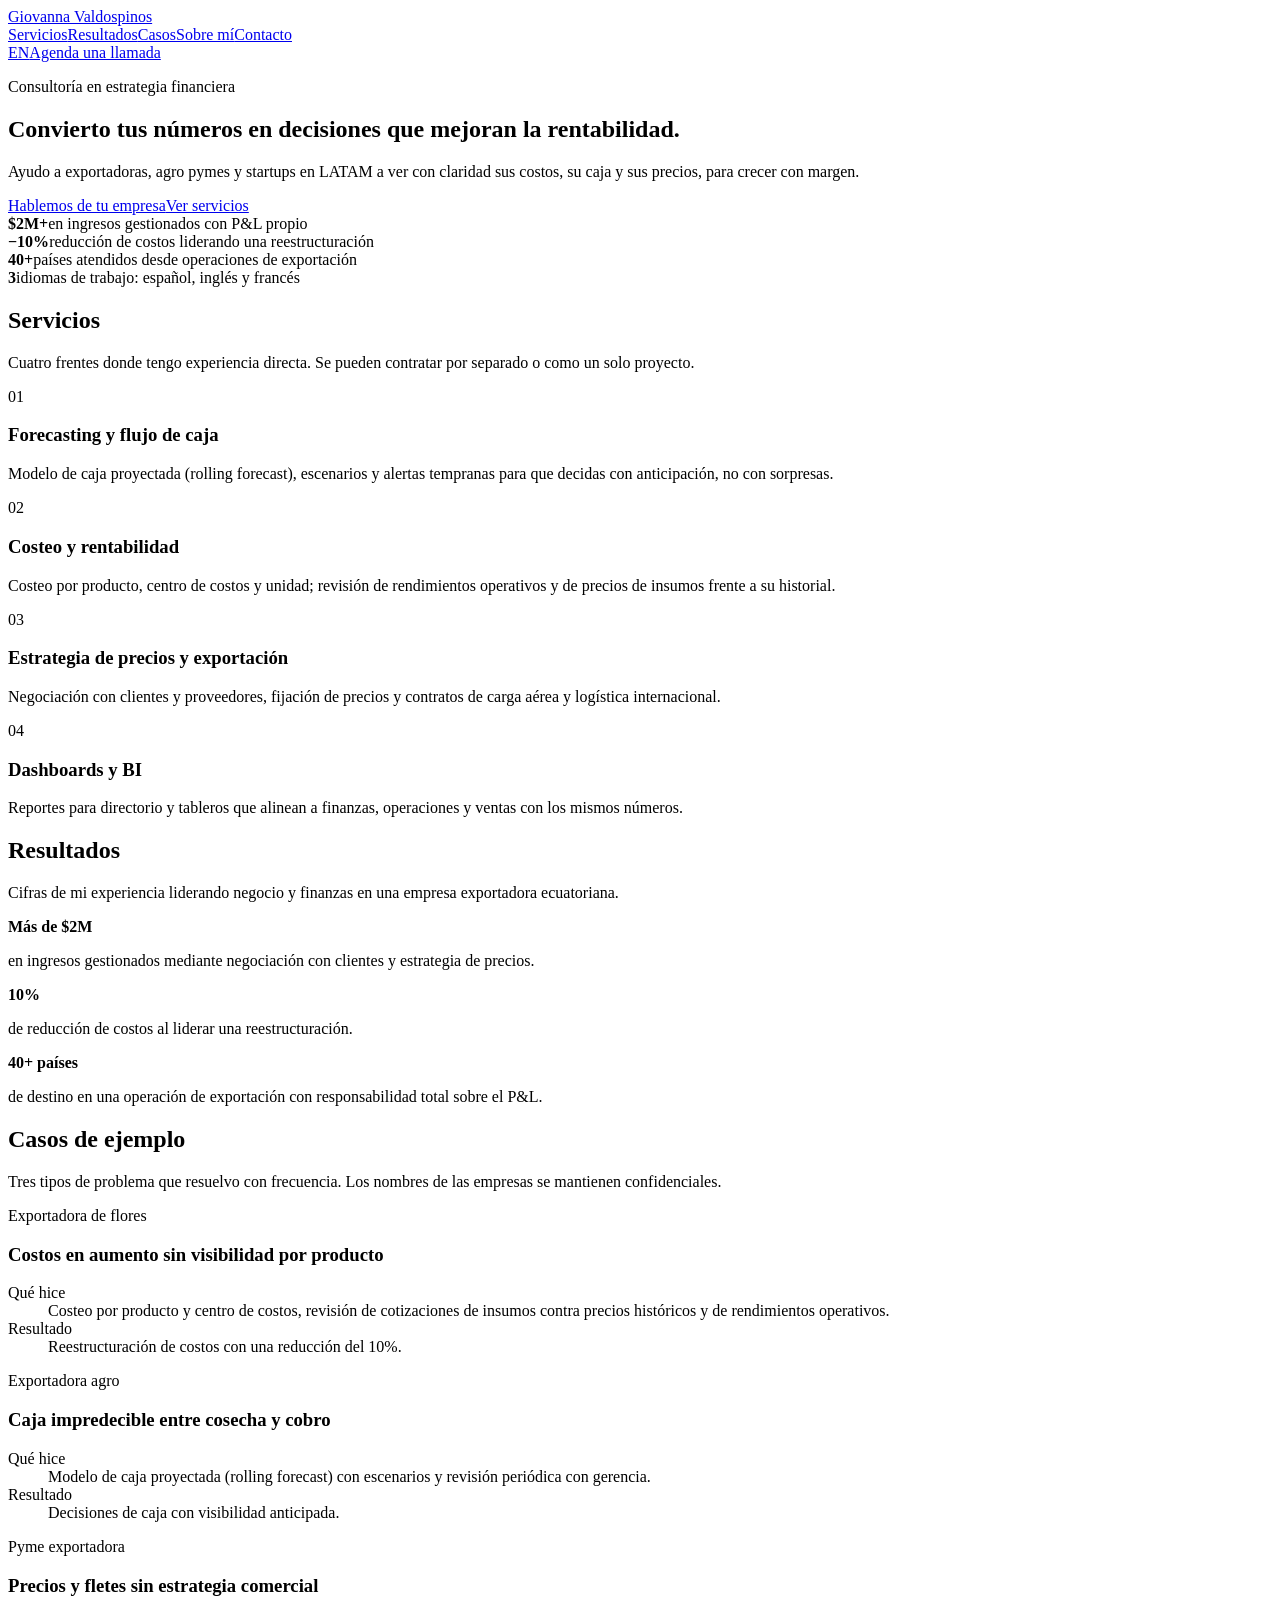
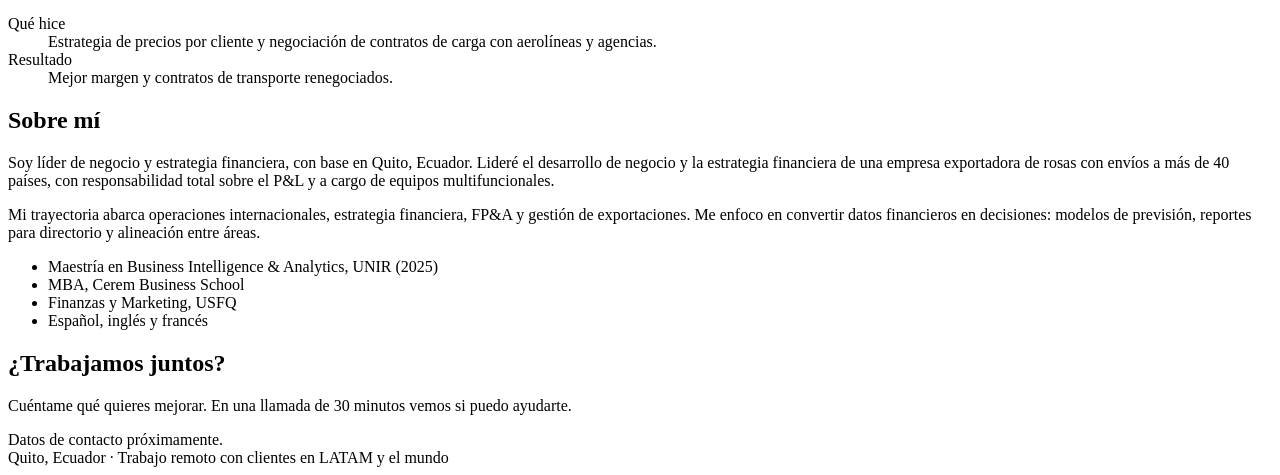
==== index.html @ b8f9f5b5 "Create index.html" ====
<!doctype html>
<html lang="es"><head><meta charset="utf-8"><meta name="viewport" content="width=device-width,initial-scale=1">
<title>Giovanna Valdospinos · Consultoría en estrategia financiera y operaciones de exportación</title><meta name="description" content="Consultora en estrategia financiera, FP&A y operaciones internacionales para exportadoras, agro pymes y startups en LATAM.">
<meta property="og:title" content="Giovanna Valdospinos · Consultoría en estrategia financiera y operaciones de exportación"><meta property="og:description" content="Consultora en estrategia financiera, FP&A y operaciones internacionales para exportadoras, agro pymes y startups en LATAM.">
<link rel="preconnect" href="https://fonts.googleapis.com"><link rel="preconnect" href="https://fonts.gstatic.com" crossorigin>
<link href="https://fonts.googleapis.com/css2?family=Fraunces:opsz,wght@9..144,500;9..144,600&family=Inter:wght@400;500;600&display=swap" rel="stylesheet">
<link rel="stylesheet" href="assets/style.css"></head><body>
<header class="top"><div class="wrap bar"><a class="brand" href="#">Giovanna Valdospinos</a>
<nav><a href="#servicios">Servicios</a><a href="#resultados">Resultados</a><a href="#casos">Casos</a><a href="#sobre-mi">Sobre mí</a><a href="#contacto">Contacto</a></nav><div class="right"><a class="lang" href="en/">EN</a><a class="btn sm" href="#contacto">Agenda una llamada</a></div></div></header>
<main>
<section class="hero"><div class="wrap"><p class="eyebrow">Consultoría en estrategia financiera</p><h1>Convierto tus números en decisiones que mejoran la rentabilidad.</h1><p class="lead">Ayudo a exportadoras, agro pymes y startups en LATAM a ver con claridad sus costos, su caja y sus precios, para crecer con margen.</p>
<div class="actions"><a class="btn" href="#contacto">Hablemos de tu empresa</a><a class="btn ghost" href="#servicios">Ver servicios</a></div>
<div class="stats"><div class="stat"><b>$2M+</b><span>en ingresos gestionados con P&L propio</span></div><div class="stat"><b>−10%</b><span>reducción de costos liderando una reestructuración</span></div><div class="stat"><b>40+</b><span>países atendidos desde operaciones de exportación</span></div><div class="stat"><b>3</b><span>idiomas de trabajo: español, inglés y francés</span></div></div></div></section>
<section id="servicios"><div class="wrap"><h2>Servicios</h2><p class="intro">Cuatro frentes donde tengo experiencia directa. Se pueden contratar por separado o como un solo proyecto.</p><div class="grid4"><article class="card"><span class="n">01</span><h3>Forecasting y flujo de caja</h3><p>Modelo de caja proyectada (rolling forecast), escenarios y alertas tempranas para que decidas con anticipación, no con sorpresas.</p></article><article class="card"><span class="n">02</span><h3>Costeo y rentabilidad</h3><p>Costeo por producto, centro de costos y unidad; revisión de rendimientos operativos y de precios de insumos frente a su historial.</p></article><article class="card"><span class="n">03</span><h3>Estrategia de precios y exportación</h3><p>Negociación con clientes y proveedores, fijación de precios y contratos de carga aérea y logística internacional.</p></article><article class="card"><span class="n">04</span><h3>Dashboards y BI</h3><p>Reportes para directorio y tableros que alinean a finanzas, operaciones y ventas con los mismos números.</p></article></div></div></section>
<section id="resultados" class="dark"><div class="wrap"><h2>Resultados</h2><p class="intro">Cifras de mi experiencia liderando negocio y finanzas en una empresa exportadora ecuatoriana.</p><div class="grid3"><div class="res"><b>Más de $2M</b><p>en ingresos gestionados mediante negociación con clientes y estrategia de precios.</p></div><div class="res"><b>10%</b><p>de reducción de costos al liderar una reestructuración.</p></div><div class="res"><b>40+ países</b><p>de destino en una operación de exportación con responsabilidad total sobre el P&L.</p></div></div></div></section>
<section id="casos"><div class="wrap"><h2>Casos de ejemplo</h2><p class="intro">Tres tipos de problema que resuelvo con frecuencia. Los nombres de las empresas se mantienen confidenciales.</p><div class="grid3"><article class="case"><span class="tag">Exportadora de flores</span><h3>Costos en aumento sin visibilidad por producto</h3><dl><dt>Qué hice</dt><dd>Costeo por producto y centro de costos, revisión de cotizaciones de insumos contra precios históricos y de rendimientos operativos.</dd><dt>Resultado</dt><dd>Reestructuración de costos con una reducción del 10%.</dd></dl></article><article class="case"><span class="tag">Exportadora agro</span><h3>Caja impredecible entre cosecha y cobro</h3><dl><dt>Qué hice</dt><dd>Modelo de caja proyectada (rolling forecast) con escenarios y revisión periódica con gerencia.</dd><dt>Resultado</dt><dd>Decisiones de caja con visibilidad anticipada.</dd></dl></article><article class="case"><span class="tag">Pyme exportadora</span><h3>Precios y fletes sin estrategia comercial</h3><dl><dt>Qué hice</dt><dd>Estrategia de precios por cliente y negociación de contratos de carga con aerolíneas y agencias.</dd><dt>Resultado</dt><dd>Mejor margen y contratos de transporte renegociados.</dd></dl></article></div></div></section>
<section id="sobre-mi" class="soft"><div class="wrap two"><div><h2>Sobre mí</h2><p>Soy líder de negocio y estrategia financiera, con base en Quito, Ecuador. Lideré el desarrollo de negocio y la estrategia financiera de una empresa exportadora de rosas con envíos a más de 40 países, con responsabilidad total sobre el P&L y a cargo de equipos multifuncionales.</p><p>Mi trayectoria abarca operaciones internacionales, estrategia financiera, FP&A y gestión de exportaciones. Me enfoco en convertir datos financieros en decisiones: modelos de previsión, reportes para directorio y alineación entre áreas.</p></div><ul class="creds"><li>Maestría en Business Intelligence & Analytics, UNIR (2025)</li><li>MBA, Cerem Business School</li><li>Finanzas y Marketing, USFQ</li><li>Español, inglés y francés</li></ul></div></section>
<section id="contacto" class="contact"><div class="wrap"><h2>¿Trabajamos juntos?</h2><p class="intro">Cuéntame qué quieres mejorar. En una llamada de 30 minutos vemos si puedo ayudarte.</p>
<div class="actions"><span class="soon">Datos de contacto próximamente.</span></div></div></section>
</main>
<footer><div class="wrap">Quito, Ecuador · Trabajo remoto con clientes en LATAM y el mundo</div></footer>
</body></html>
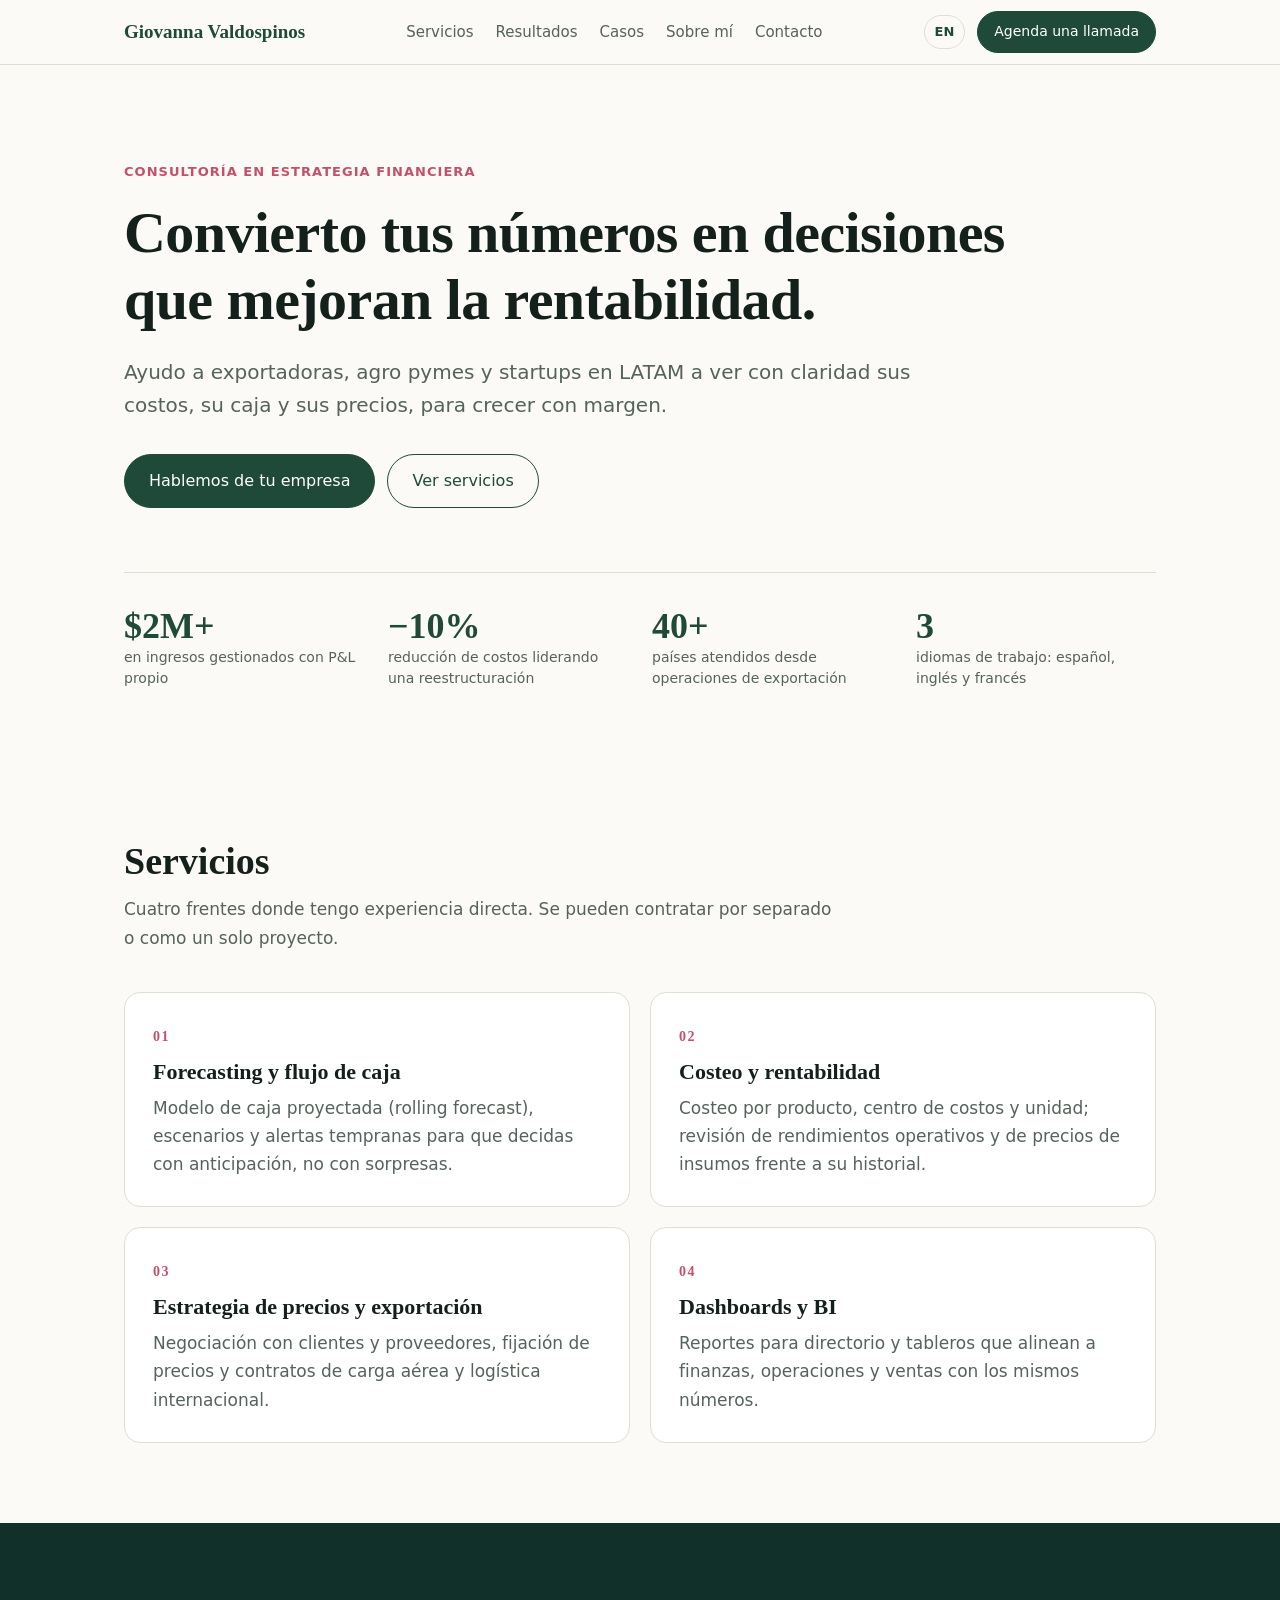
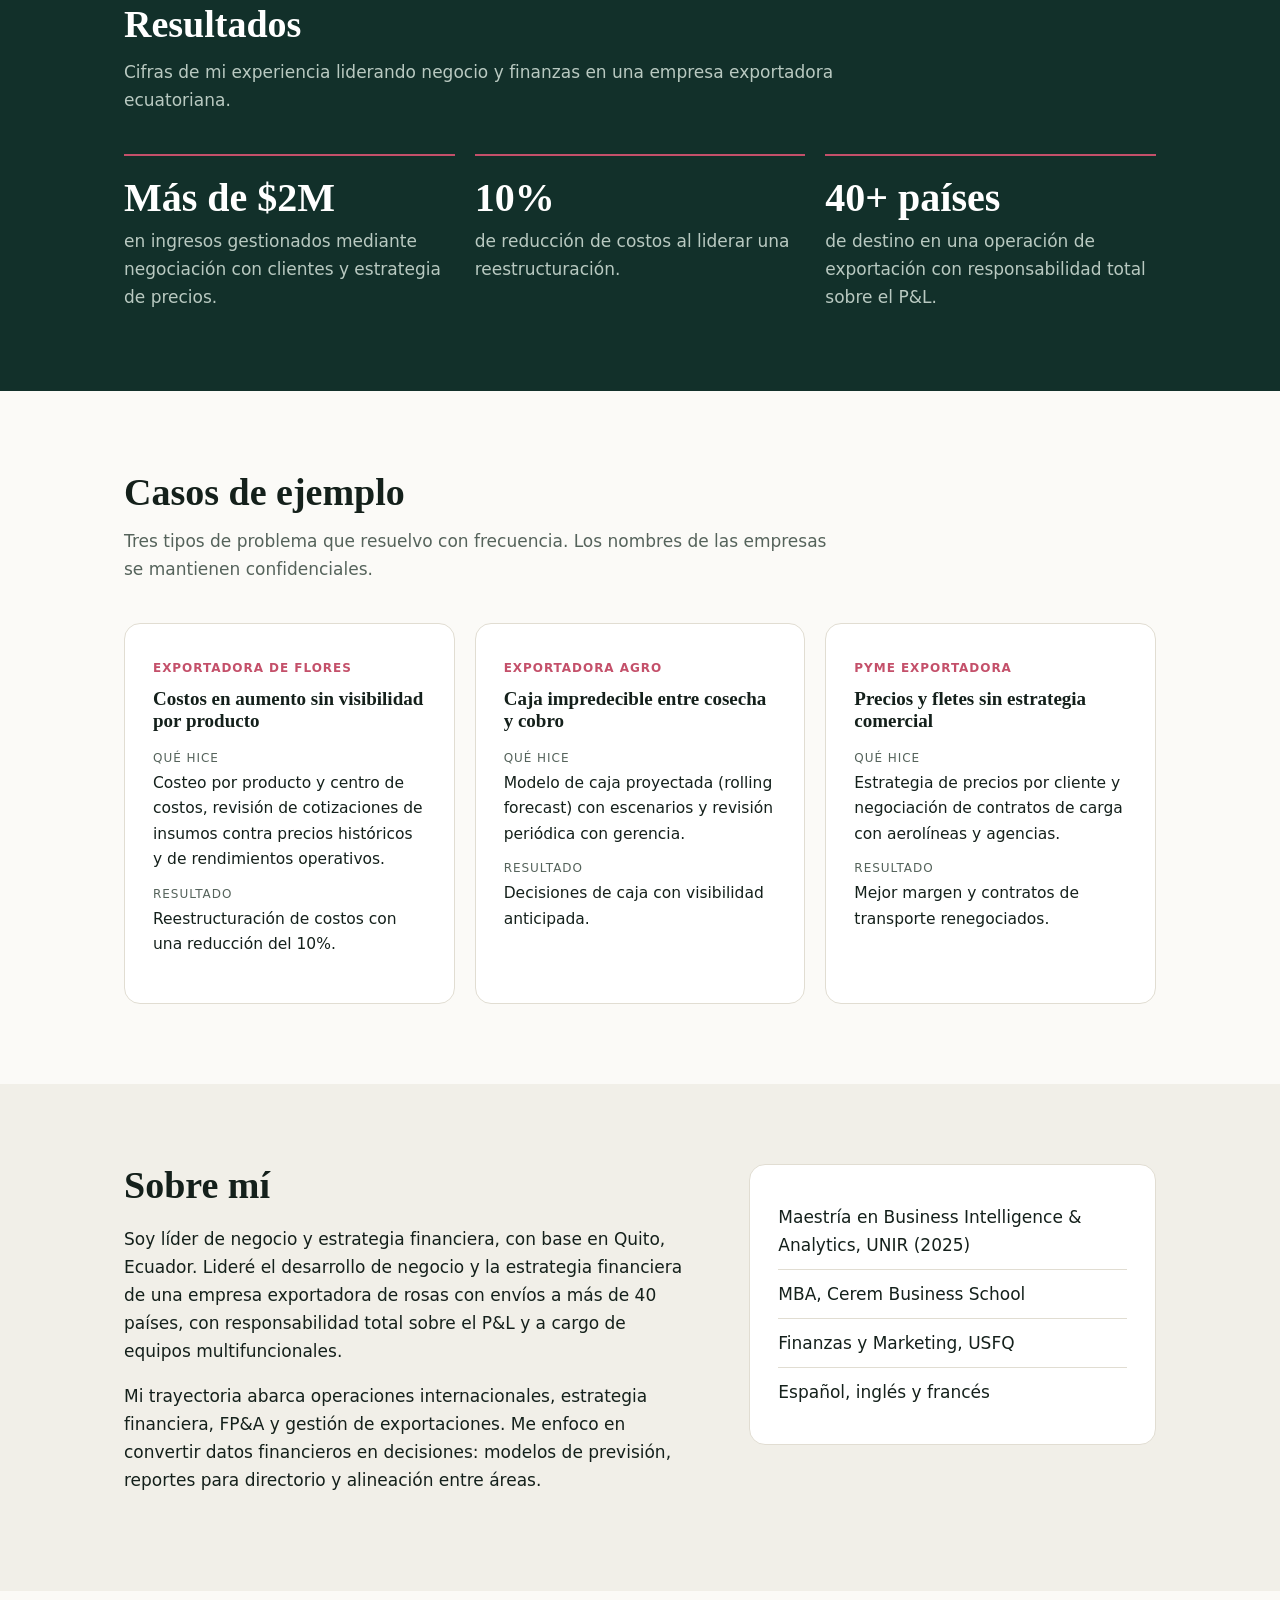
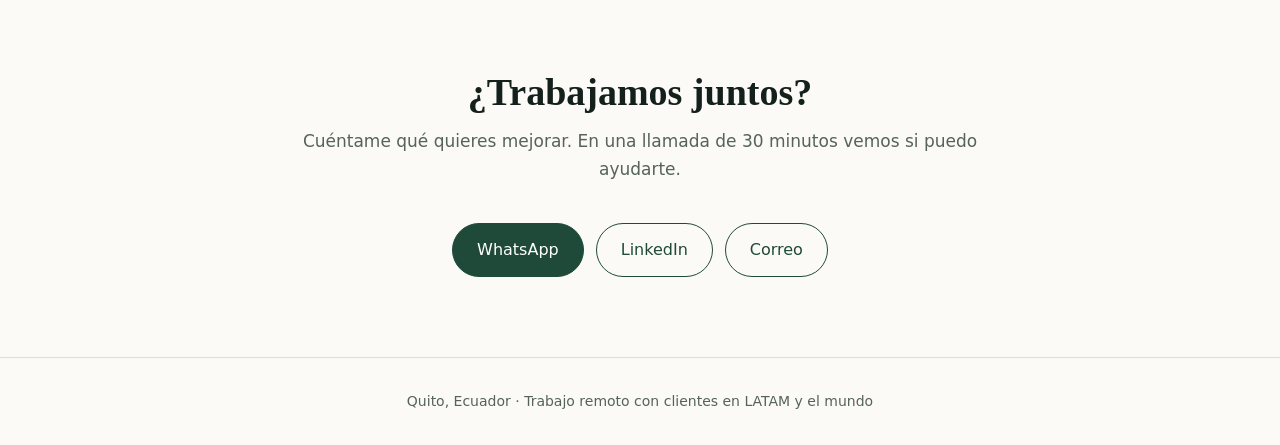
==== commit 4f0efd6d: "Update index.html" ====
--- a/index.html
+++ b/index.html
@@ -16,7 +16,8 @@
 <section id="casos"><div class="wrap"><h2>Casos de ejemplo</h2><p class="intro">Tres tipos de problema que resuelvo con frecuencia. Los nombres de las empresas se mantienen confidenciales.</p><div class="grid3"><article class="case"><span class="tag">Exportadora de flores</span><h3>Costos en aumento sin visibilidad por producto</h3><dl><dt>Qué hice</dt><dd>Costeo por producto y centro de costos, revisión de cotizaciones de insumos contra precios históricos y de rendimientos operativos.</dd><dt>Resultado</dt><dd>Reestructuración de costos con una reducción del 10%.</dd></dl></article><article class="case"><span class="tag">Exportadora agro</span><h3>Caja impredecible entre cosecha y cobro</h3><dl><dt>Qué hice</dt><dd>Modelo de caja proyectada (rolling forecast) con escenarios y revisión periódica con gerencia.</dd><dt>Resultado</dt><dd>Decisiones de caja con visibilidad anticipada.</dd></dl></article><article class="case"><span class="tag">Pyme exportadora</span><h3>Precios y fletes sin estrategia comercial</h3><dl><dt>Qué hice</dt><dd>Estrategia de precios por cliente y negociación de contratos de carga con aerolíneas y agencias.</dd><dt>Resultado</dt><dd>Mejor margen y contratos de transporte renegociados.</dd></dl></article></div></div></section>
 <section id="sobre-mi" class="soft"><div class="wrap two"><div><h2>Sobre mí</h2><p>Soy líder de negocio y estrategia financiera, con base en Quito, Ecuador. Lideré el desarrollo de negocio y la estrategia financiera de una empresa exportadora de rosas con envíos a más de 40 países, con responsabilidad total sobre el P&L y a cargo de equipos multifuncionales.</p><p>Mi trayectoria abarca operaciones internacionales, estrategia financiera, FP&A y gestión de exportaciones. Me enfoco en convertir datos financieros en decisiones: modelos de previsión, reportes para directorio y alineación entre áreas.</p></div><ul class="creds"><li>Maestría en Business Intelligence & Analytics, UNIR (2025)</li><li>MBA, Cerem Business School</li><li>Finanzas y Marketing, USFQ</li><li>Español, inglés y francés</li></ul></div></section>
 <section id="contacto" class="contact"><div class="wrap"><h2>¿Trabajamos juntos?</h2><p class="intro">Cuéntame qué quieres mejorar. En una llamada de 30 minutos vemos si puedo ayudarte.</p>
-<div class="actions"><span class="soon">Datos de contacto próximamente.</span></div></div></section>
+<div class="actions"><a class="btn" href="https://wa.me/593990632635">WhatsApp</a><a class="btn ghost" href="https://www.linkedin.com/in/giovanna-valdospinos/">LinkedIn</a><a class="btn ghost" href="mailto:giovanna2380@gmail.com">Correo</a></div></div></section>
 </main>
 <footer><div class="wrap">Quito, Ecuador · Trabajo remoto con clientes en LATAM y el mundo</div></footer>
 </body></html>
+
--- a/assets/style.css
+++ b/assets/style.css
@@ -0,0 +1,38 @@
+:root{--ink:#14201b;--muted:#55635b;--bg:#fbfaf7;--soft:#f1efe8;--green:#1f4a3a;--deep:#12302a;--accent:#c4506a;--line:#e1ddd2}
+*{box-sizing:border-box}html{scroll-behavior:smooth}
+body{margin:0;font:400 17px/1.65 Inter,system-ui,sans-serif;color:var(--ink);background:var(--bg)}
+.wrap{max-width:1080px;margin:0 auto;padding:0 24px}
+h1,h2,h3{font-family:Fraunces,Georgia,serif;font-weight:600;line-height:1.15;margin:0}
+.top{position:sticky;top:0;z-index:5;background:rgba(251,250,247,.92);backdrop-filter:blur(8px);border-bottom:1px solid var(--line)}
+.bar{display:flex;align-items:center;justify-content:space-between;gap:16px;height:64px}
+.brand{font-family:Fraunces,serif;font-weight:600;color:var(--green);text-decoration:none;font-size:19px}
+nav{display:flex;gap:22px}nav a{color:var(--muted);text-decoration:none;font-size:15px}nav a:hover{color:var(--ink)}
+.right{display:flex;align-items:center;gap:12px}
+.lang{font-size:13px;font-weight:600;color:var(--green);text-decoration:none;border:1px solid var(--line);padding:5px 10px;border-radius:999px}
+.btn{display:inline-block;background:var(--green);color:#fff;text-decoration:none;padding:13px 24px;border-radius:999px;font-weight:500;font-size:16px;border:1px solid var(--green);transition:.2s}
+.btn:hover{background:var(--deep)}.btn.sm{padding:8px 16px;font-size:14px}
+.btn.ghost{background:transparent;color:var(--green)}.btn.ghost:hover{background:var(--soft)}
+.hero{padding:96px 0 72px}.eyebrow{color:var(--accent);font-weight:600;letter-spacing:.08em;text-transform:uppercase;font-size:13px;margin:0 0 18px}
+h1{font-size:clamp(34px,5.4vw,58px);max-width:16em;letter-spacing:-.01em}
+.lead{font-size:20px;color:var(--muted);max-width:40em;margin:22px 0 32px}
+.actions{display:flex;flex-wrap:wrap;gap:12px}
+.stats{display:grid;grid-template-columns:repeat(4,1fr);gap:24px;margin-top:64px;border-top:1px solid var(--line);padding-top:32px}
+.stat b{display:block;font:600 36px Fraunces,serif;color:var(--green)}.stat span{font-size:14px;color:var(--muted);display:block;line-height:1.45}
+section{padding:80px 0}h2{font-size:clamp(28px,3.6vw,38px);margin-bottom:12px}
+.intro{color:var(--muted);max-width:42em;margin:0 0 40px}
+.grid4{display:grid;grid-template-columns:repeat(2,1fr);gap:20px}.grid3{display:grid;grid-template-columns:repeat(3,1fr);gap:20px}
+.card,.case{background:#fff;border:1px solid var(--line);border-radius:16px;padding:28px}
+.card .n{color:var(--accent);font:600 14px Inter;letter-spacing:.1em}.card h3{font-size:22px;margin:10px 0}.card p{margin:0;color:var(--muted)}
+.dark{background:var(--deep);color:#fff}.dark .intro{color:#b9c9c1}
+.res{border-top:2px solid var(--accent);padding-top:18px}.res b{font:600 40px Fraunces,serif;display:block}.res p{color:#b9c9c1;margin:6px 0 0}
+.tag{font-size:12px;font-weight:600;letter-spacing:.08em;text-transform:uppercase;color:var(--accent)}
+.case h3{font-size:19px;margin:8px 0 14px}.case dt{font-size:12px;text-transform:uppercase;letter-spacing:.08em;color:var(--muted);margin-top:12px}.case dd{margin:2px 0 0;font-size:15.5px}
+.soft{background:var(--soft)}.two{display:grid;grid-template-columns:1.4fr 1fr;gap:56px;align-items:start}
+.creds{list-style:none;margin:0;padding:28px;background:#fff;border:1px solid var(--line);border-radius:16px}
+.creds li{padding:10px 0;border-bottom:1px solid var(--line)}.creds li:last-child{border:0}
+.contact{text-align:center}.contact .intro{margin-inline:auto}.contact .actions{justify-content:center}
+footer{padding:32px 0;border-top:1px solid var(--line);color:var(--muted);font-size:14px;text-align:center}
+@media(max-width:820px){nav{display:none}.stats{grid-template-columns:repeat(2,1fr)}.grid4,.grid3,.two{grid-template-columns:1fr}.hero{padding:56px 0 40px}section{padding:56px 0}}
+.brand{white-space:nowrap}.btn.sm{white-space:nowrap}
+@media(max-width:520px){.btn.sm{display:none}.brand{font-size:17px}}
+.soon{color:var(--muted);font-style:italic}
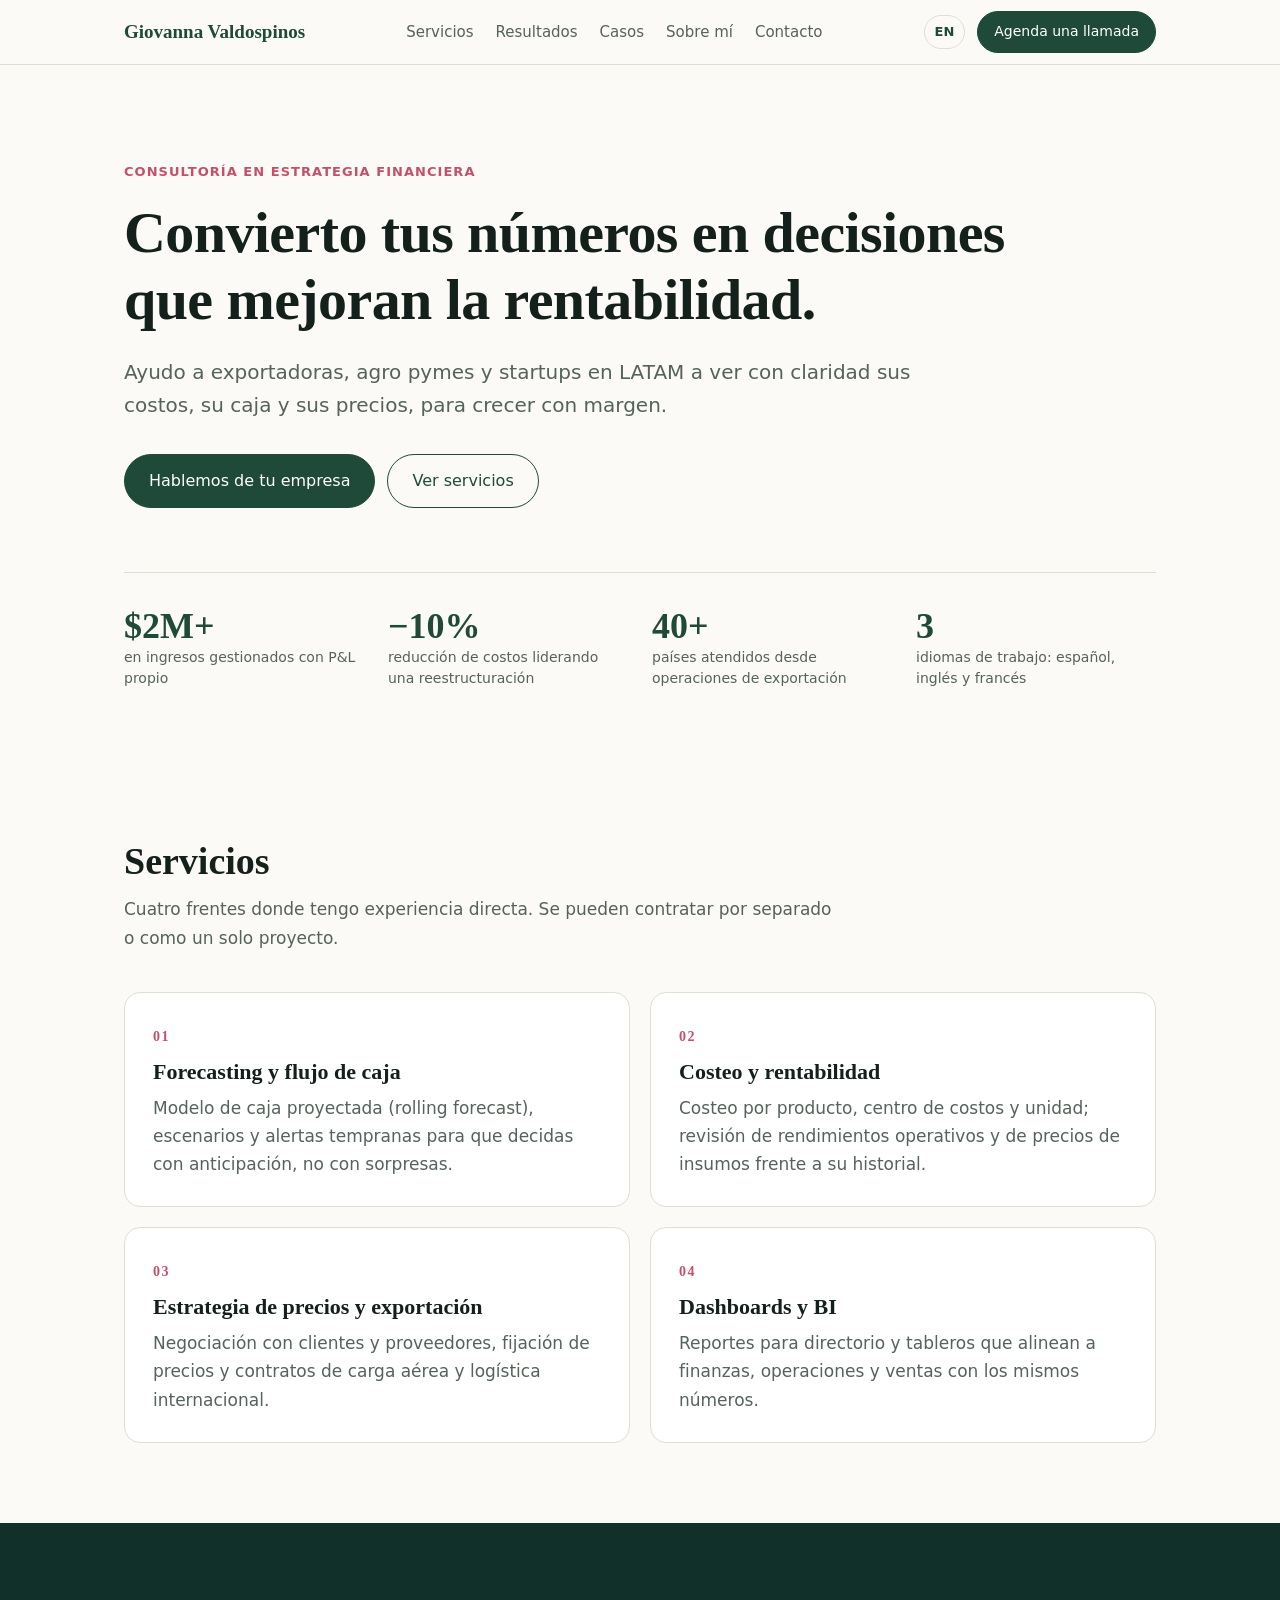
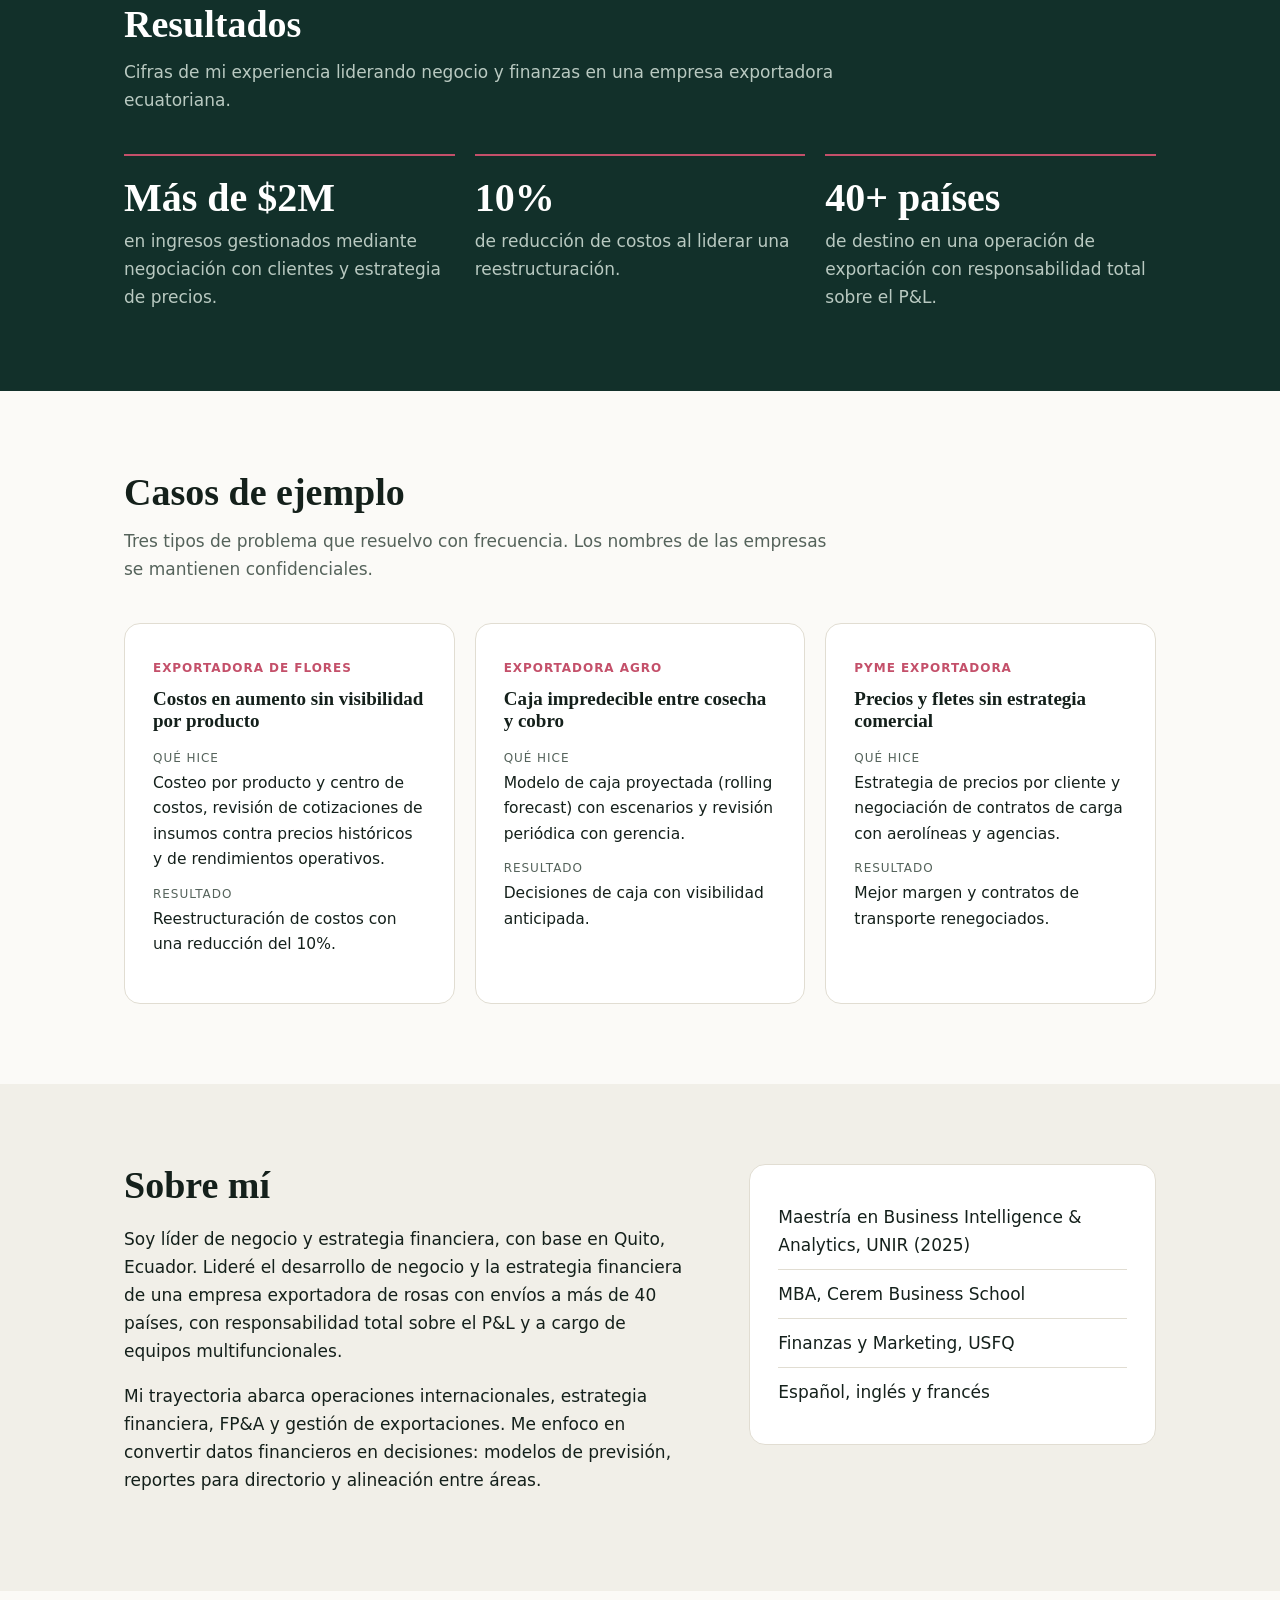
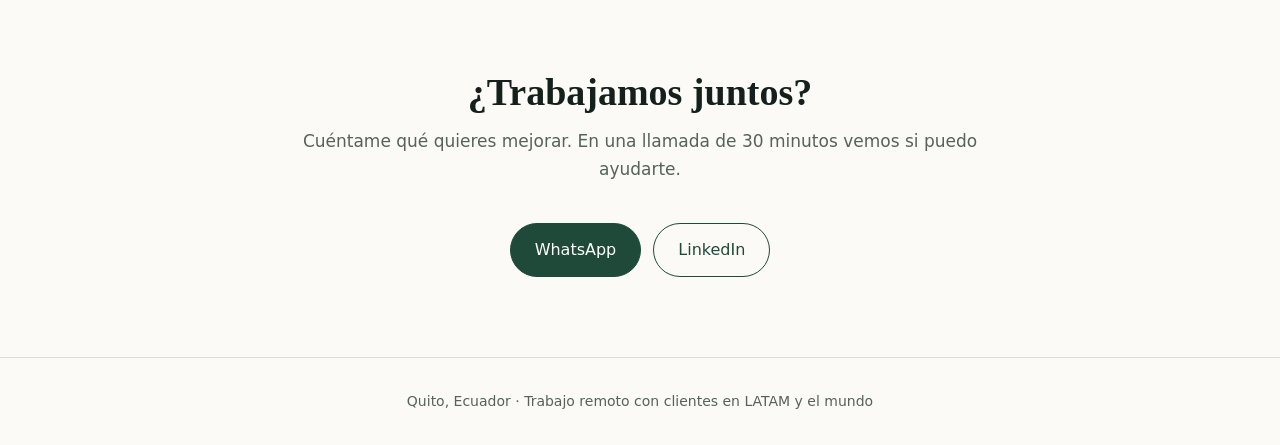
==== commit d888b8ff: "Update index.html" ====
--- a/index.html
+++ b/index.html
@@ -16,8 +16,10 @@
 <section id="casos"><div class="wrap"><h2>Casos de ejemplo</h2><p class="intro">Tres tipos de problema que resuelvo con frecuencia. Los nombres de las empresas se mantienen confidenciales.</p><div class="grid3"><article class="case"><span class="tag">Exportadora de flores</span><h3>Costos en aumento sin visibilidad por producto</h3><dl><dt>Qué hice</dt><dd>Costeo por producto y centro de costos, revisión de cotizaciones de insumos contra precios históricos y de rendimientos operativos.</dd><dt>Resultado</dt><dd>Reestructuración de costos con una reducción del 10%.</dd></dl></article><article class="case"><span class="tag">Exportadora agro</span><h3>Caja impredecible entre cosecha y cobro</h3><dl><dt>Qué hice</dt><dd>Modelo de caja proyectada (rolling forecast) con escenarios y revisión periódica con gerencia.</dd><dt>Resultado</dt><dd>Decisiones de caja con visibilidad anticipada.</dd></dl></article><article class="case"><span class="tag">Pyme exportadora</span><h3>Precios y fletes sin estrategia comercial</h3><dl><dt>Qué hice</dt><dd>Estrategia de precios por cliente y negociación de contratos de carga con aerolíneas y agencias.</dd><dt>Resultado</dt><dd>Mejor margen y contratos de transporte renegociados.</dd></dl></article></div></div></section>
 <section id="sobre-mi" class="soft"><div class="wrap two"><div><h2>Sobre mí</h2><p>Soy líder de negocio y estrategia financiera, con base en Quito, Ecuador. Lideré el desarrollo de negocio y la estrategia financiera de una empresa exportadora de rosas con envíos a más de 40 países, con responsabilidad total sobre el P&L y a cargo de equipos multifuncionales.</p><p>Mi trayectoria abarca operaciones internacionales, estrategia financiera, FP&A y gestión de exportaciones. Me enfoco en convertir datos financieros en decisiones: modelos de previsión, reportes para directorio y alineación entre áreas.</p></div><ul class="creds"><li>Maestría en Business Intelligence & Analytics, UNIR (2025)</li><li>MBA, Cerem Business School</li><li>Finanzas y Marketing, USFQ</li><li>Español, inglés y francés</li></ul></div></section>
 <section id="contacto" class="contact"><div class="wrap"><h2>¿Trabajamos juntos?</h2><p class="intro">Cuéntame qué quieres mejorar. En una llamada de 30 minutos vemos si puedo ayudarte.</p>
-<div class="actions"><a class="btn" href="https://wa.me/593990632635">WhatsApp</a><a class="btn ghost" href="https://www.linkedin.com/in/giovanna-valdospinos/">LinkedIn</a><a class="btn ghost" href="mailto:giovanna2380@gmail.com">Correo</a></div></div></section>
+<div class="actions"><a class="btn" href="https://wa.me/593990632635">WhatsApp</a><a class="btn ghost" href="https://www.linkedin.com/in/giovanna-valdospinos/">LinkedIn</a></div></div></section>
 </main>
 <footer><div class="wrap">Quito, Ecuador · Trabajo remoto con clientes en LATAM y el mundo</div></footer>
 </body></html>
 
+
+
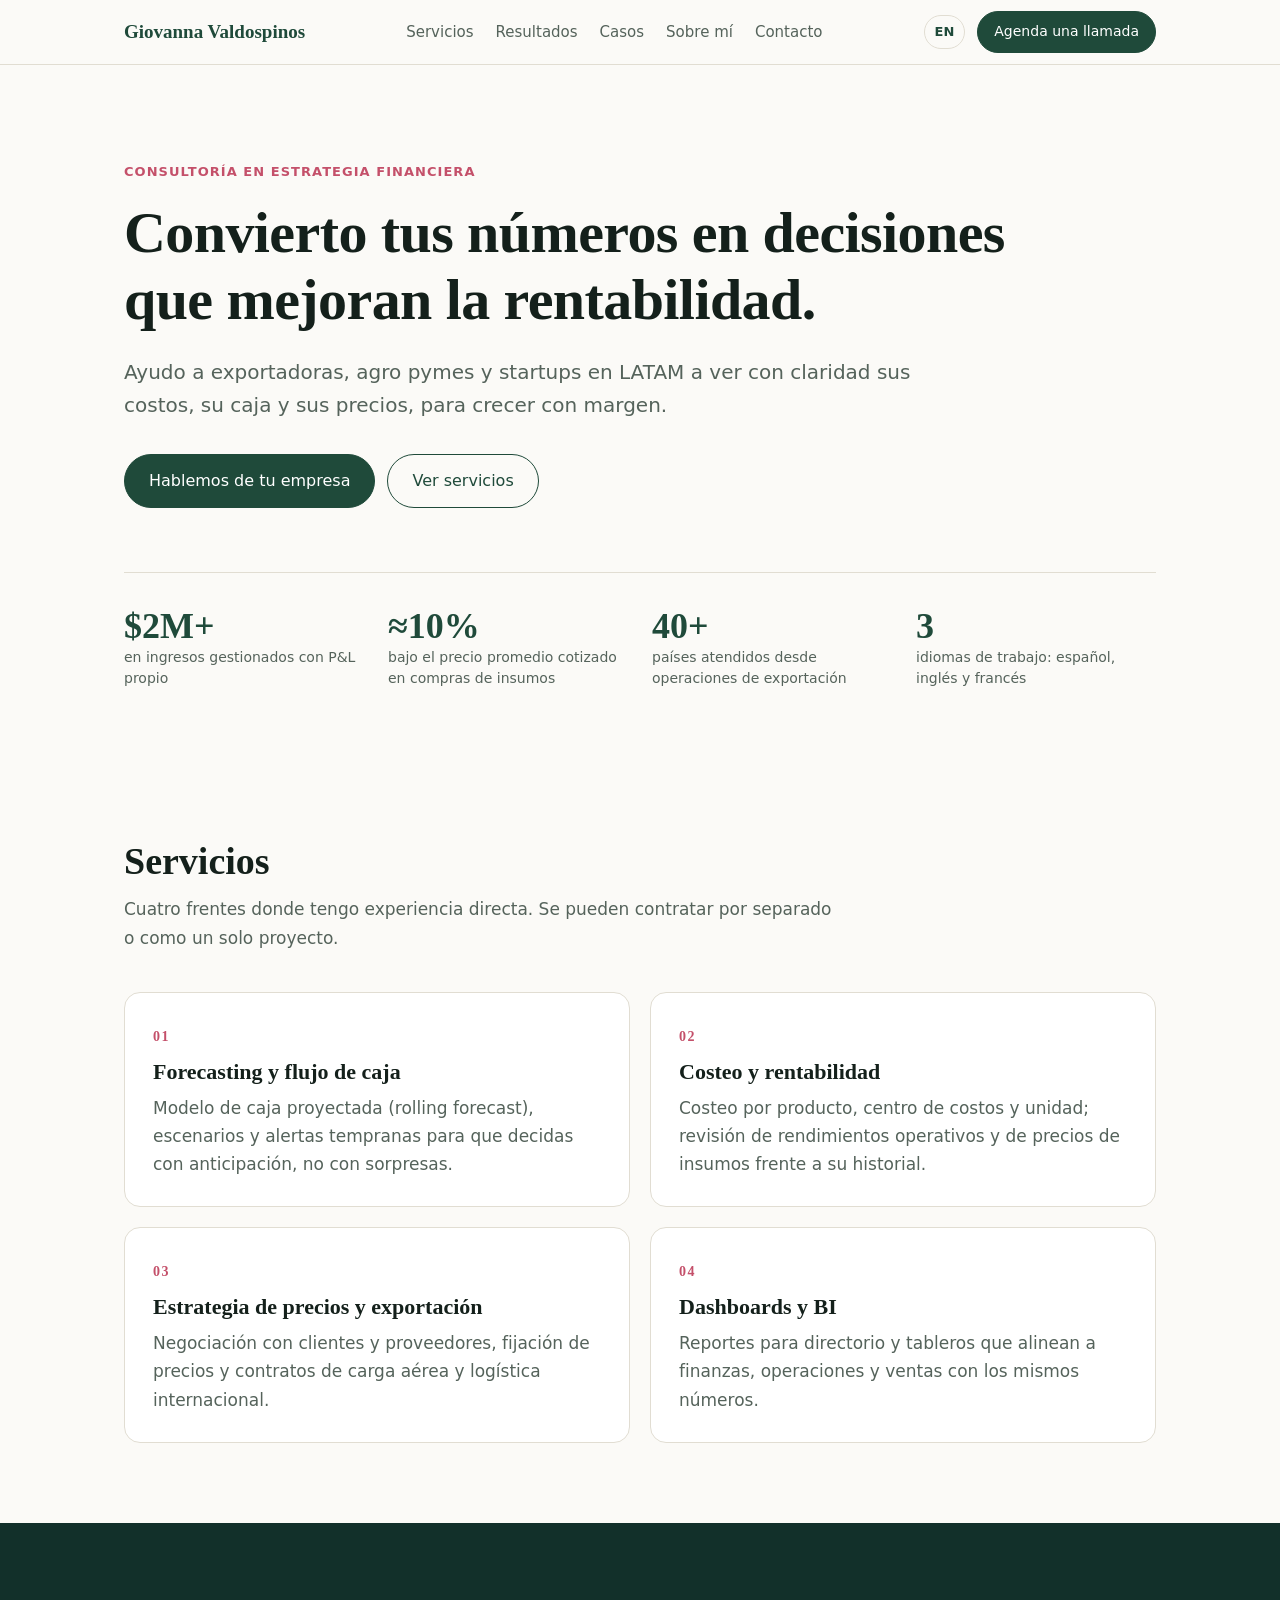
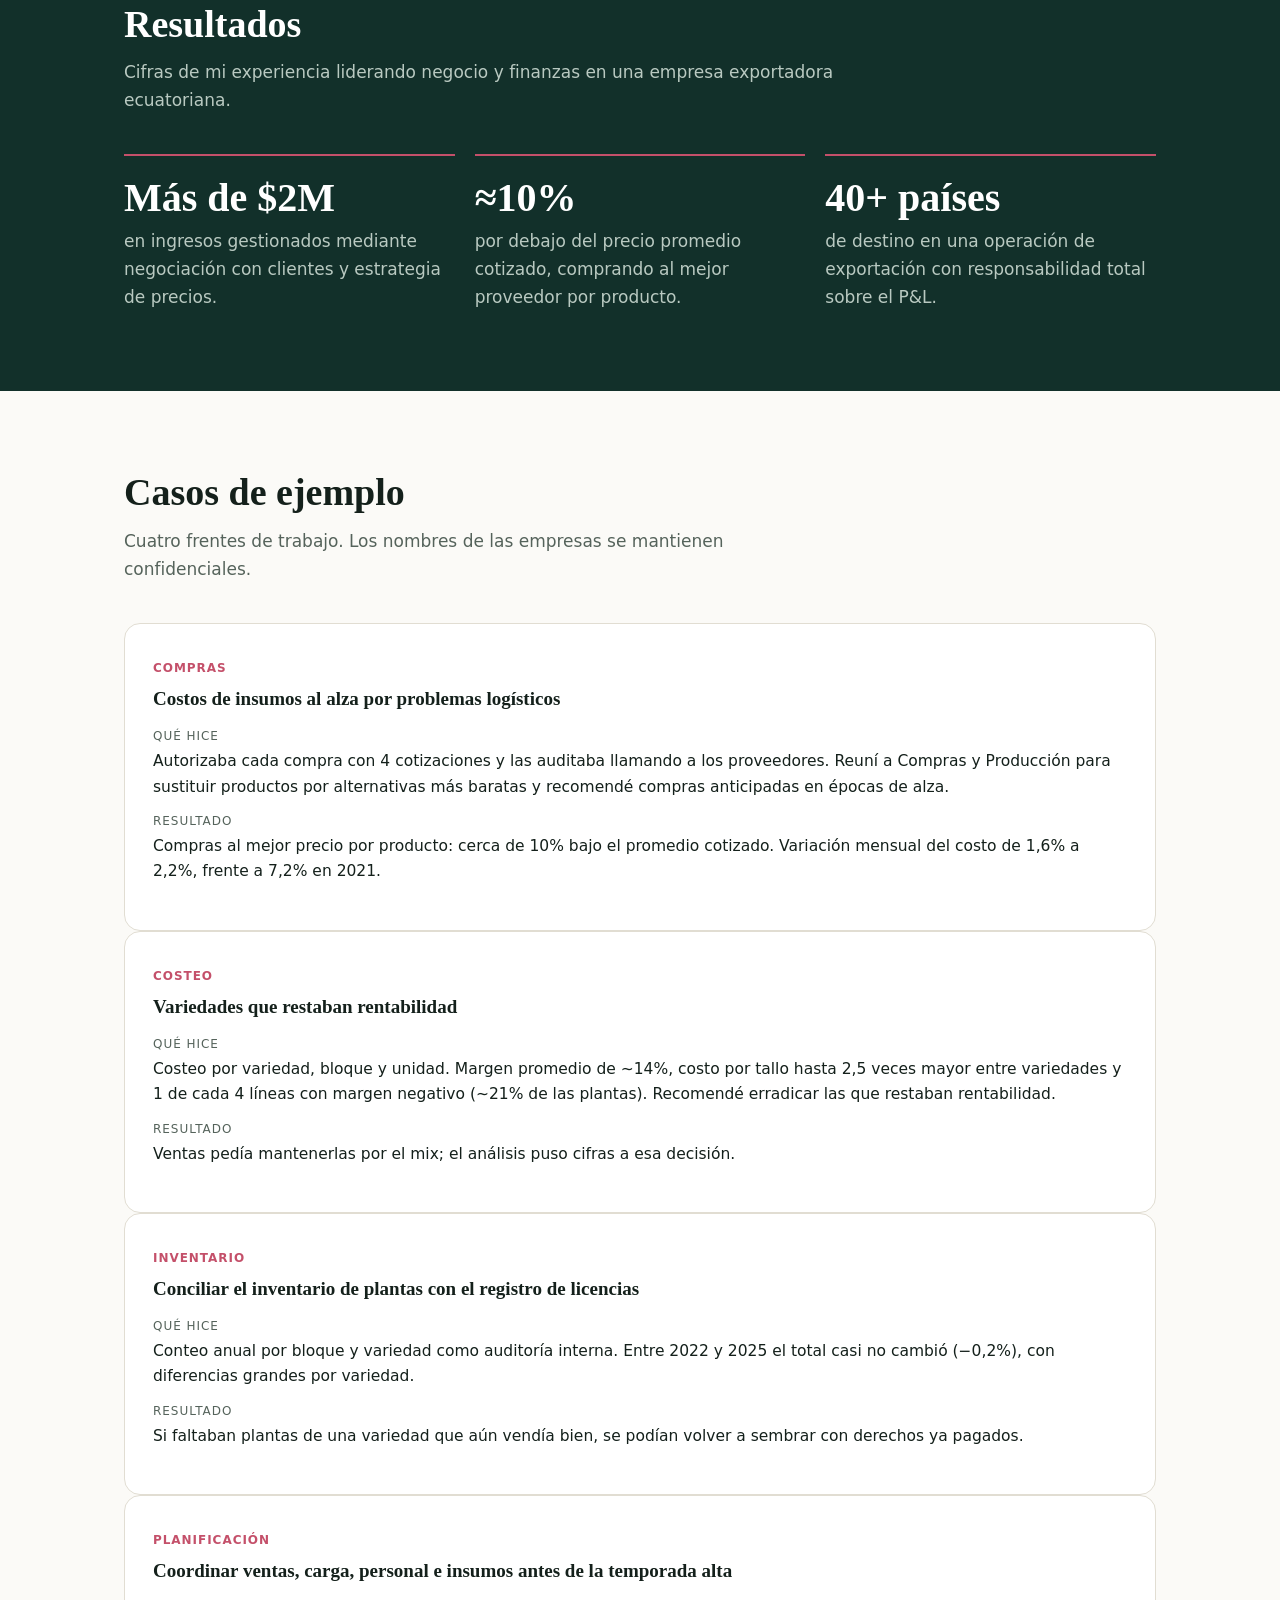
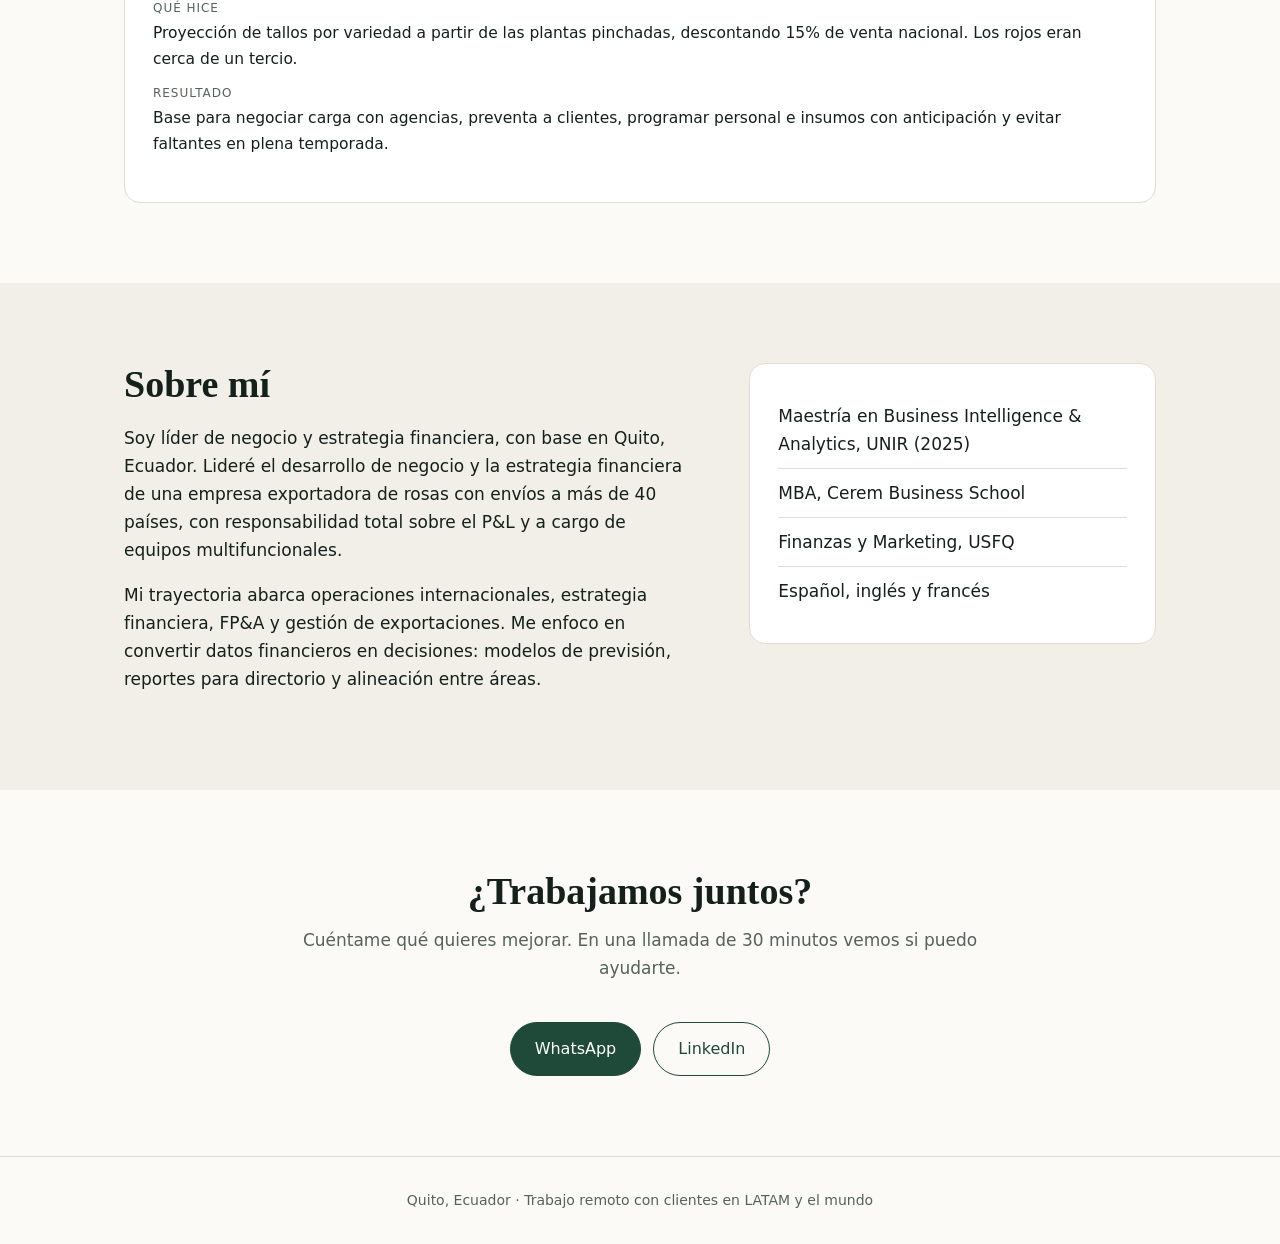
==== commit 5cb6831a: "Update index.html" ====
--- a/index.html
+++ b/index.html
@@ -10,16 +10,13 @@
 <main>
 <section class="hero"><div class="wrap"><p class="eyebrow">Consultoría en estrategia financiera</p><h1>Convierto tus números en decisiones que mejoran la rentabilidad.</h1><p class="lead">Ayudo a exportadoras, agro pymes y startups en LATAM a ver con claridad sus costos, su caja y sus precios, para crecer con margen.</p>
 <div class="actions"><a class="btn" href="#contacto">Hablemos de tu empresa</a><a class="btn ghost" href="#servicios">Ver servicios</a></div>
-<div class="stats"><div class="stat"><b>$2M+</b><span>en ingresos gestionados con P&L propio</span></div><div class="stat"><b>−10%</b><span>reducción de costos liderando una reestructuración</span></div><div class="stat"><b>40+</b><span>países atendidos desde operaciones de exportación</span></div><div class="stat"><b>3</b><span>idiomas de trabajo: español, inglés y francés</span></div></div></div></section>
+<div class="stats"><div class="stat"><b>$2M+</b><span>en ingresos gestionados con P&L propio</span></div><div class="stat"><b>≈10%</b><span>bajo el precio promedio cotizado en compras de insumos</span></div><div class="stat"><b>40+</b><span>países atendidos desde operaciones de exportación</span></div><div class="stat"><b>3</b><span>idiomas de trabajo: español, inglés y francés</span></div></div></div></section>
 <section id="servicios"><div class="wrap"><h2>Servicios</h2><p class="intro">Cuatro frentes donde tengo experiencia directa. Se pueden contratar por separado o como un solo proyecto.</p><div class="grid4"><article class="card"><span class="n">01</span><h3>Forecasting y flujo de caja</h3><p>Modelo de caja proyectada (rolling forecast), escenarios y alertas tempranas para que decidas con anticipación, no con sorpresas.</p></article><article class="card"><span class="n">02</span><h3>Costeo y rentabilidad</h3><p>Costeo por producto, centro de costos y unidad; revisión de rendimientos operativos y de precios de insumos frente a su historial.</p></article><article class="card"><span class="n">03</span><h3>Estrategia de precios y exportación</h3><p>Negociación con clientes y proveedores, fijación de precios y contratos de carga aérea y logística internacional.</p></article><article class="card"><span class="n">04</span><h3>Dashboards y BI</h3><p>Reportes para directorio y tableros que alinean a finanzas, operaciones y ventas con los mismos números.</p></article></div></div></section>
-<section id="resultados" class="dark"><div class="wrap"><h2>Resultados</h2><p class="intro">Cifras de mi experiencia liderando negocio y finanzas en una empresa exportadora ecuatoriana.</p><div class="grid3"><div class="res"><b>Más de $2M</b><p>en ingresos gestionados mediante negociación con clientes y estrategia de precios.</p></div><div class="res"><b>10%</b><p>de reducción de costos al liderar una reestructuración.</p></div><div class="res"><b>40+ países</b><p>de destino en una operación de exportación con responsabilidad total sobre el P&L.</p></div></div></div></section>
-<section id="casos"><div class="wrap"><h2>Casos de ejemplo</h2><p class="intro">Tres tipos de problema que resuelvo con frecuencia. Los nombres de las empresas se mantienen confidenciales.</p><div class="grid3"><article class="case"><span class="tag">Exportadora de flores</span><h3>Costos en aumento sin visibilidad por producto</h3><dl><dt>Qué hice</dt><dd>Costeo por producto y centro de costos, revisión de cotizaciones de insumos contra precios históricos y de rendimientos operativos.</dd><dt>Resultado</dt><dd>Reestructuración de costos con una reducción del 10%.</dd></dl></article><article class="case"><span class="tag">Exportadora agro</span><h3>Caja impredecible entre cosecha y cobro</h3><dl><dt>Qué hice</dt><dd>Modelo de caja proyectada (rolling forecast) con escenarios y revisión periódica con gerencia.</dd><dt>Resultado</dt><dd>Decisiones de caja con visibilidad anticipada.</dd></dl></article><article class="case"><span class="tag">Pyme exportadora</span><h3>Precios y fletes sin estrategia comercial</h3><dl><dt>Qué hice</dt><dd>Estrategia de precios por cliente y negociación de contratos de carga con aerolíneas y agencias.</dd><dt>Resultado</dt><dd>Mejor margen y contratos de transporte renegociados.</dd></dl></article></div></div></section>
+<section id="resultados" class="dark"><div class="wrap"><h2>Resultados</h2><p class="intro">Cifras de mi experiencia liderando negocio y finanzas en una empresa exportadora ecuatoriana.</p><div class="grid3"><div class="res"><b>Más de $2M</b><p>en ingresos gestionados mediante negociación con clientes y estrategia de precios.</p></div><div class="res"><b>≈10%</b><p>por debajo del precio promedio cotizado, comprando al mejor proveedor por producto.</p></div><div class="res"><b>40+ países</b><p>de destino en una operación de exportación con responsabilidad total sobre el P&L.</p></div></div></div></section>
+<section id="casos"><div class="wrap"><h2>Casos de ejemplo</h2><p class="intro">Cuatro frentes de trabajo. Los nombres de las empresas se mantienen confidenciales.</p><div class="grid2"><article class="case"><span class="tag">Compras</span><h3>Costos de insumos al alza por problemas logísticos</h3><dl><dt>Qué hice</dt><dd>Autorizaba cada compra con 4 cotizaciones y las auditaba llamando a los proveedores. Reuní a Compras y Producción para sustituir productos por alternativas más baratas y recomendé compras anticipadas en épocas de alza.</dd><dt>Resultado</dt><dd>Compras al mejor precio por producto: cerca de 10% bajo el promedio cotizado. Variación mensual del costo de 1,6% a 2,2%, frente a 7,2% en 2021.</dd></dl></article><article class="case"><span class="tag">Costeo</span><h3>Variedades que restaban rentabilidad</h3><dl><dt>Qué hice</dt><dd>Costeo por variedad, bloque y unidad. Margen promedio de ~14%, costo por tallo hasta 2,5 veces mayor entre variedades y 1 de cada 4 líneas con margen negativo (~21% de las plantas). Recomendé erradicar las que restaban rentabilidad.</dd><dt>Resultado</dt><dd>Ventas pedía mantenerlas por el mix; el análisis puso cifras a esa decisión.</dd></dl></article><article class="case"><span class="tag">Inventario</span><h3>Conciliar el inventario de plantas con el registro de licencias</h3><dl><dt>Qué hice</dt><dd>Conteo anual por bloque y variedad como auditoría interna. Entre 2022 y 2025 el total casi no cambió (−0,2%), con diferencias grandes por variedad.</dd><dt>Resultado</dt><dd>Si faltaban plantas de una variedad que aún vendía bien, se podían volver a sembrar con derechos ya pagados.</dd></dl></article><article class="case"><span class="tag">Planificación</span><h3>Coordinar ventas, carga, personal e insumos antes de la temporada alta</h3><dl><dt>Qué hice</dt><dd>Proyección de tallos por variedad a partir de las plantas pinchadas, descontando 15% de venta nacional. Los rojos eran cerca de un tercio.</dd><dt>Resultado</dt><dd>Base para negociar carga con agencias, preventa a clientes, programar personal e insumos con anticipación y evitar faltantes en plena temporada.</dd></dl></article></div></div></section>
 <section id="sobre-mi" class="soft"><div class="wrap two"><div><h2>Sobre mí</h2><p>Soy líder de negocio y estrategia financiera, con base en Quito, Ecuador. Lideré el desarrollo de negocio y la estrategia financiera de una empresa exportadora de rosas con envíos a más de 40 países, con responsabilidad total sobre el P&L y a cargo de equipos multifuncionales.</p><p>Mi trayectoria abarca operaciones internacionales, estrategia financiera, FP&A y gestión de exportaciones. Me enfoco en convertir datos financieros en decisiones: modelos de previsión, reportes para directorio y alineación entre áreas.</p></div><ul class="creds"><li>Maestría en Business Intelligence & Analytics, UNIR (2025)</li><li>MBA, Cerem Business School</li><li>Finanzas y Marketing, USFQ</li><li>Español, inglés y francés</li></ul></div></section>
 <section id="contacto" class="contact"><div class="wrap"><h2>¿Trabajamos juntos?</h2><p class="intro">Cuéntame qué quieres mejorar. En una llamada de 30 minutos vemos si puedo ayudarte.</p>
 <div class="actions"><a class="btn" href="https://wa.me/593990632635">WhatsApp</a><a class="btn ghost" href="https://www.linkedin.com/in/giovanna-valdospinos/">LinkedIn</a></div></div></section>
 </main>
 <footer><div class="wrap">Quito, Ecuador · Trabajo remoto con clientes en LATAM y el mundo</div></footer>
 </body></html>
-
-
-
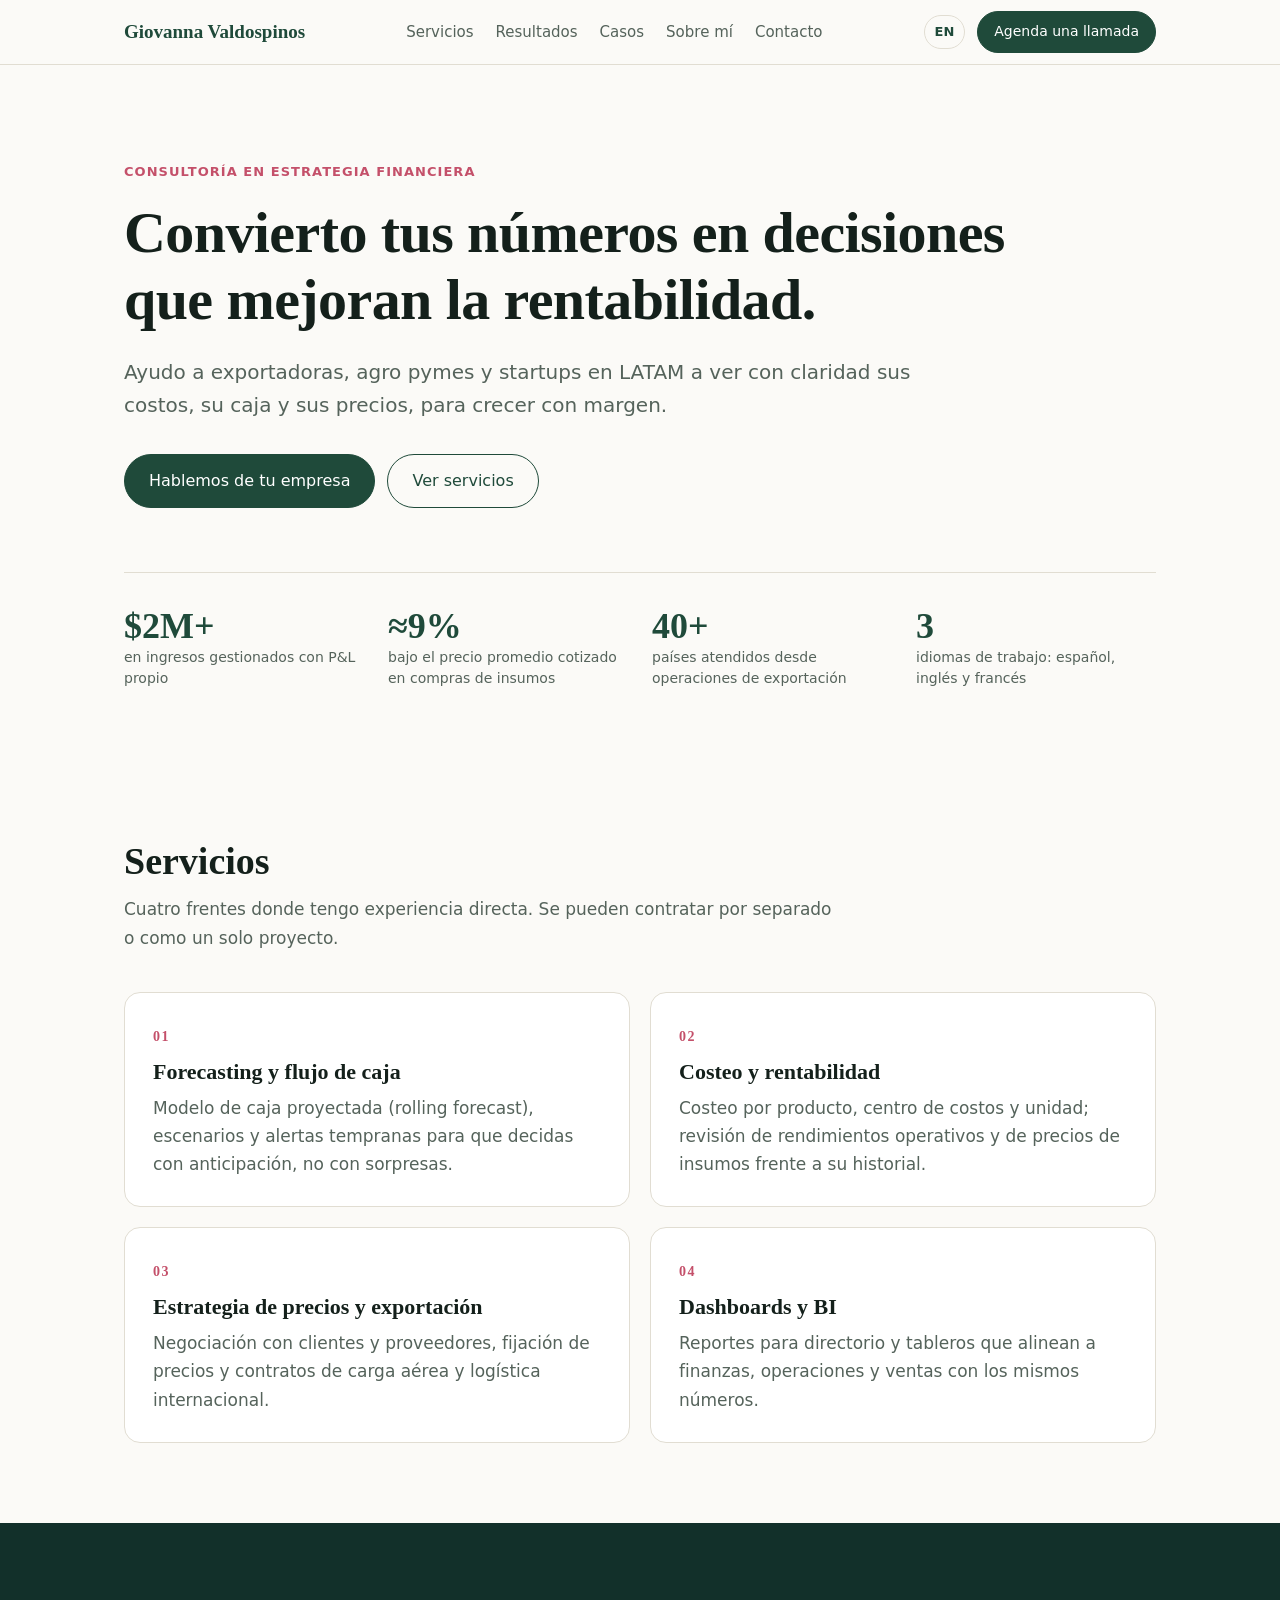
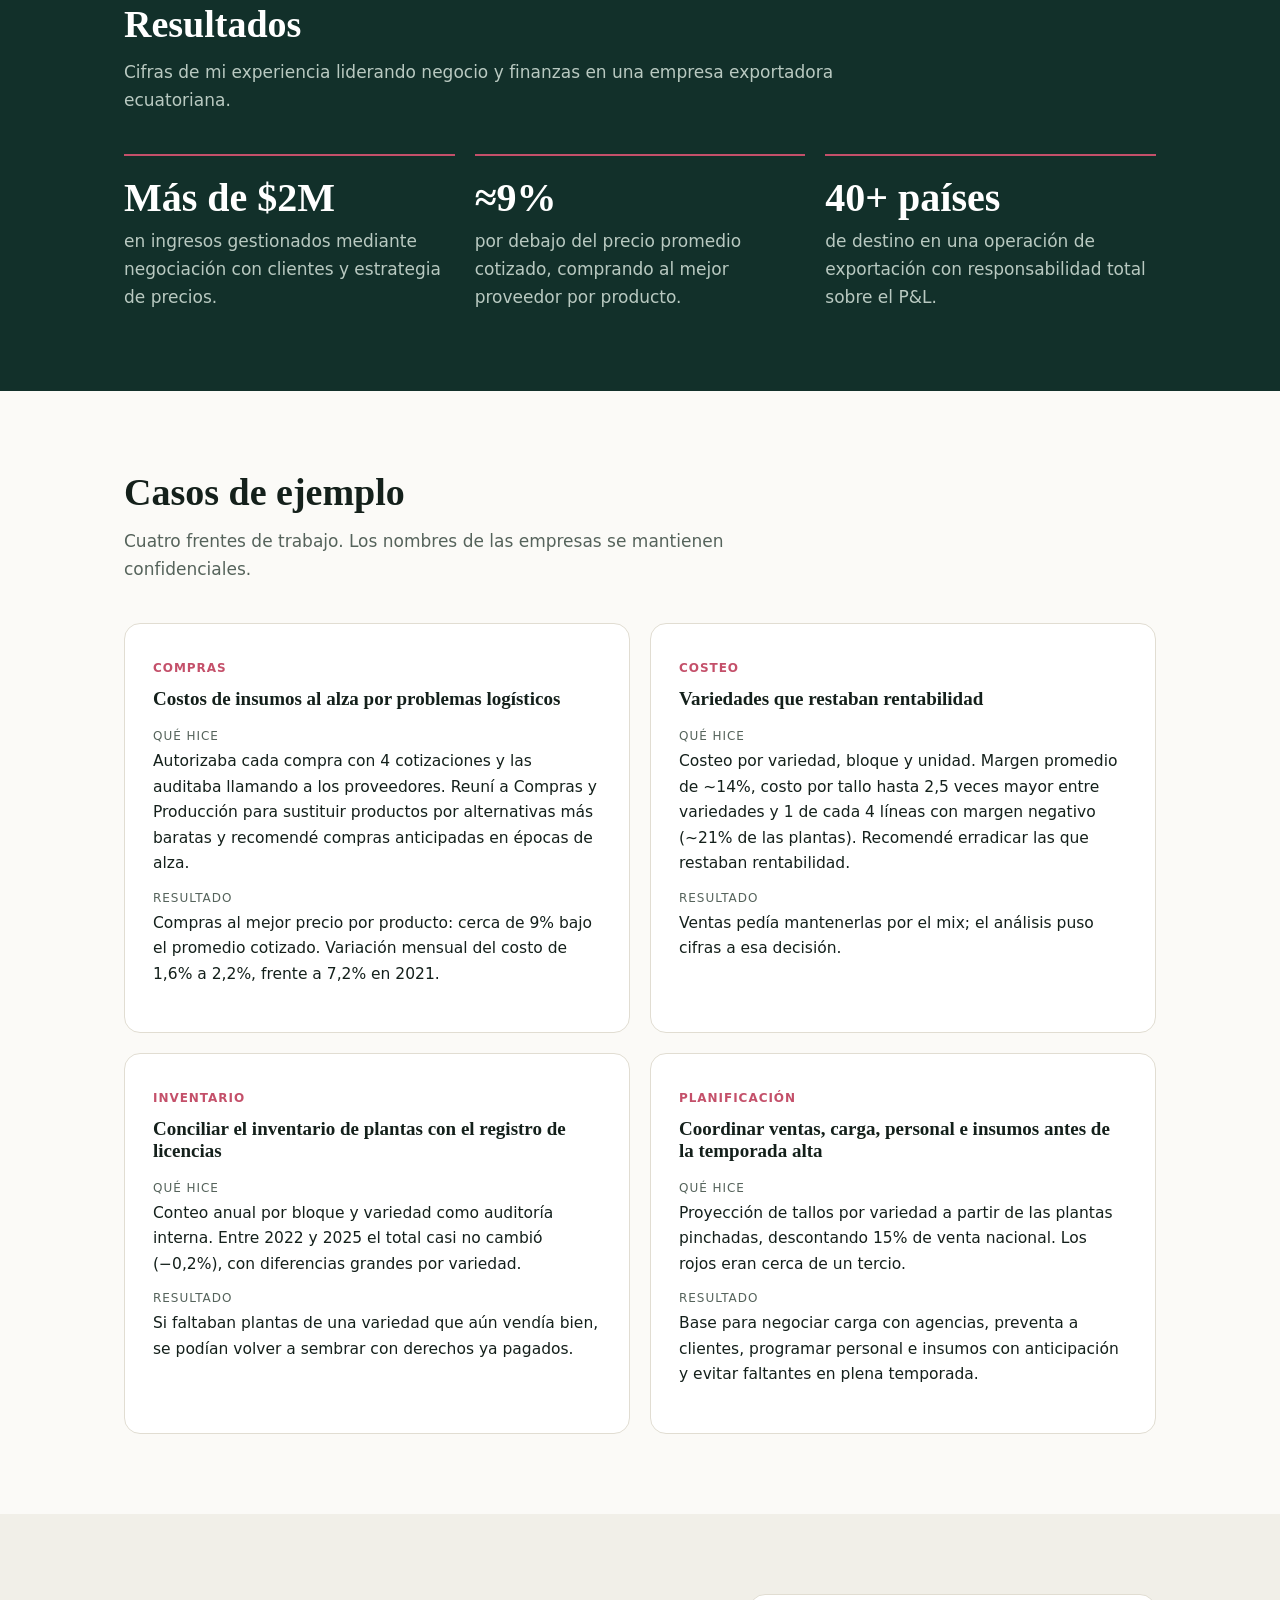
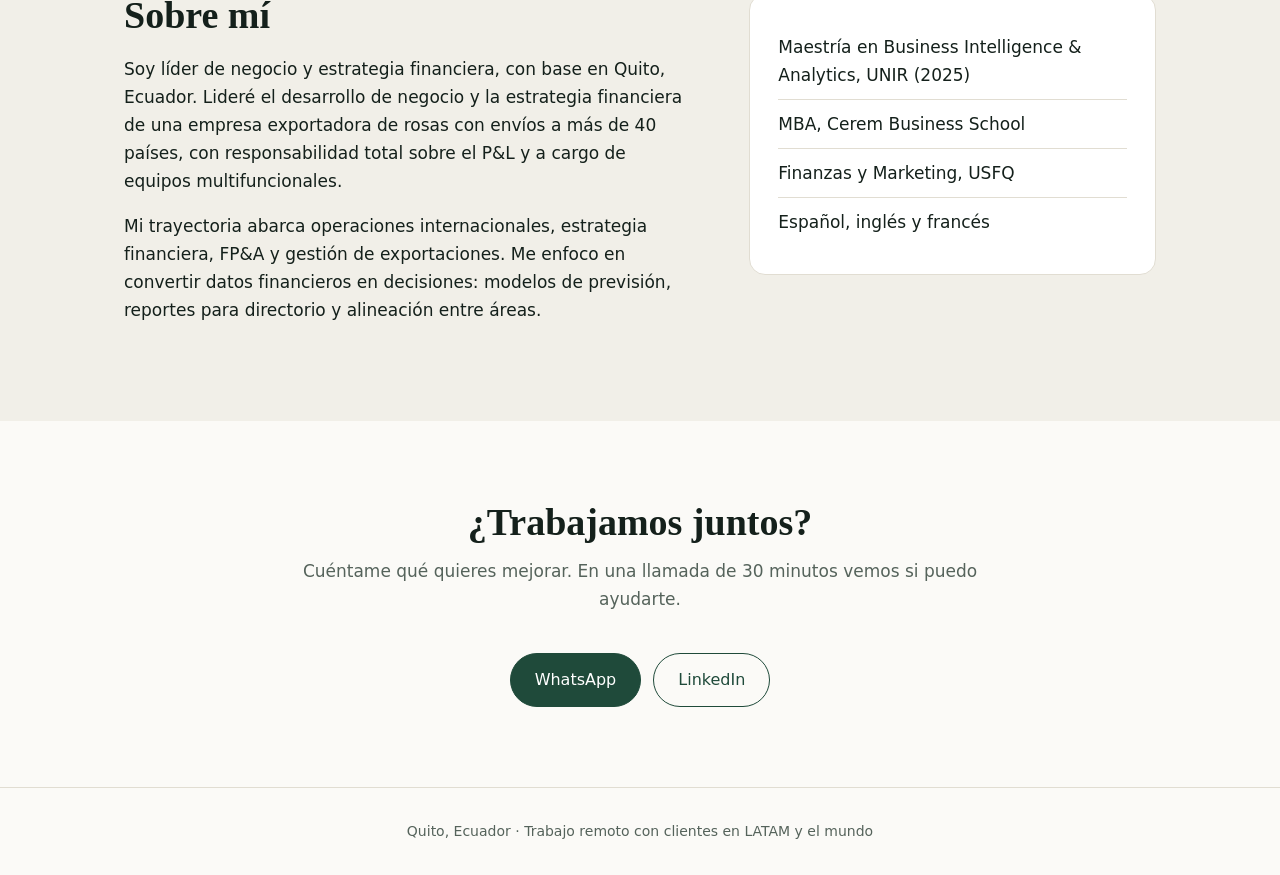
==== commit 768736da: "Update index.html" ====
--- a/index.html
+++ b/index.html
@@ -10,10 +10,10 @@
 <main>
 <section class="hero"><div class="wrap"><p class="eyebrow">Consultoría en estrategia financiera</p><h1>Convierto tus números en decisiones que mejoran la rentabilidad.</h1><p class="lead">Ayudo a exportadoras, agro pymes y startups en LATAM a ver con claridad sus costos, su caja y sus precios, para crecer con margen.</p>
 <div class="actions"><a class="btn" href="#contacto">Hablemos de tu empresa</a><a class="btn ghost" href="#servicios">Ver servicios</a></div>
-<div class="stats"><div class="stat"><b>$2M+</b><span>en ingresos gestionados con P&L propio</span></div><div class="stat"><b>≈10%</b><span>bajo el precio promedio cotizado en compras de insumos</span></div><div class="stat"><b>40+</b><span>países atendidos desde operaciones de exportación</span></div><div class="stat"><b>3</b><span>idiomas de trabajo: español, inglés y francés</span></div></div></div></section>
+<div class="stats"><div class="stat"><b>$2M+</b><span>en ingresos gestionados con P&L propio</span></div><div class="stat"><b>≈9%</b><span>bajo el precio promedio cotizado en compras de insumos</span></div><div class="stat"><b>40+</b><span>países atendidos desde operaciones de exportación</span></div><div class="stat"><b>3</b><span>idiomas de trabajo: español, inglés y francés</span></div></div></div></section>
 <section id="servicios"><div class="wrap"><h2>Servicios</h2><p class="intro">Cuatro frentes donde tengo experiencia directa. Se pueden contratar por separado o como un solo proyecto.</p><div class="grid4"><article class="card"><span class="n">01</span><h3>Forecasting y flujo de caja</h3><p>Modelo de caja proyectada (rolling forecast), escenarios y alertas tempranas para que decidas con anticipación, no con sorpresas.</p></article><article class="card"><span class="n">02</span><h3>Costeo y rentabilidad</h3><p>Costeo por producto, centro de costos y unidad; revisión de rendimientos operativos y de precios de insumos frente a su historial.</p></article><article class="card"><span class="n">03</span><h3>Estrategia de precios y exportación</h3><p>Negociación con clientes y proveedores, fijación de precios y contratos de carga aérea y logística internacional.</p></article><article class="card"><span class="n">04</span><h3>Dashboards y BI</h3><p>Reportes para directorio y tableros que alinean a finanzas, operaciones y ventas con los mismos números.</p></article></div></div></section>
-<section id="resultados" class="dark"><div class="wrap"><h2>Resultados</h2><p class="intro">Cifras de mi experiencia liderando negocio y finanzas en una empresa exportadora ecuatoriana.</p><div class="grid3"><div class="res"><b>Más de $2M</b><p>en ingresos gestionados mediante negociación con clientes y estrategia de precios.</p></div><div class="res"><b>≈10%</b><p>por debajo del precio promedio cotizado, comprando al mejor proveedor por producto.</p></div><div class="res"><b>40+ países</b><p>de destino en una operación de exportación con responsabilidad total sobre el P&L.</p></div></div></div></section>
-<section id="casos"><div class="wrap"><h2>Casos de ejemplo</h2><p class="intro">Cuatro frentes de trabajo. Los nombres de las empresas se mantienen confidenciales.</p><div class="grid2"><article class="case"><span class="tag">Compras</span><h3>Costos de insumos al alza por problemas logísticos</h3><dl><dt>Qué hice</dt><dd>Autorizaba cada compra con 4 cotizaciones y las auditaba llamando a los proveedores. Reuní a Compras y Producción para sustituir productos por alternativas más baratas y recomendé compras anticipadas en épocas de alza.</dd><dt>Resultado</dt><dd>Compras al mejor precio por producto: cerca de 10% bajo el promedio cotizado. Variación mensual del costo de 1,6% a 2,2%, frente a 7,2% en 2021.</dd></dl></article><article class="case"><span class="tag">Costeo</span><h3>Variedades que restaban rentabilidad</h3><dl><dt>Qué hice</dt><dd>Costeo por variedad, bloque y unidad. Margen promedio de ~14%, costo por tallo hasta 2,5 veces mayor entre variedades y 1 de cada 4 líneas con margen negativo (~21% de las plantas). Recomendé erradicar las que restaban rentabilidad.</dd><dt>Resultado</dt><dd>Ventas pedía mantenerlas por el mix; el análisis puso cifras a esa decisión.</dd></dl></article><article class="case"><span class="tag">Inventario</span><h3>Conciliar el inventario de plantas con el registro de licencias</h3><dl><dt>Qué hice</dt><dd>Conteo anual por bloque y variedad como auditoría interna. Entre 2022 y 2025 el total casi no cambió (−0,2%), con diferencias grandes por variedad.</dd><dt>Resultado</dt><dd>Si faltaban plantas de una variedad que aún vendía bien, se podían volver a sembrar con derechos ya pagados.</dd></dl></article><article class="case"><span class="tag">Planificación</span><h3>Coordinar ventas, carga, personal e insumos antes de la temporada alta</h3><dl><dt>Qué hice</dt><dd>Proyección de tallos por variedad a partir de las plantas pinchadas, descontando 15% de venta nacional. Los rojos eran cerca de un tercio.</dd><dt>Resultado</dt><dd>Base para negociar carga con agencias, preventa a clientes, programar personal e insumos con anticipación y evitar faltantes en plena temporada.</dd></dl></article></div></div></section>
+<section id="resultados" class="dark"><div class="wrap"><h2>Resultados</h2><p class="intro">Cifras de mi experiencia liderando negocio y finanzas en una empresa exportadora ecuatoriana.</p><div class="grid3"><div class="res"><b>Más de $2M</b><p>en ingresos gestionados mediante negociación con clientes y estrategia de precios.</p></div><div class="res"><b>≈9%</b><p>por debajo del precio promedio cotizado, comprando al mejor proveedor por producto.</p></div><div class="res"><b>40+ países</b><p>de destino en una operación de exportación con responsabilidad total sobre el P&L.</p></div></div></div></section>
+<section id="casos"><div class="wrap"><h2>Casos de ejemplo</h2><p class="intro">Cuatro frentes de trabajo. Los nombres de las empresas se mantienen confidenciales.</p><div class="grid2"><article class="case"><span class="tag">Compras</span><h3>Costos de insumos al alza por problemas logísticos</h3><dl><dt>Qué hice</dt><dd>Autorizaba cada compra con 4 cotizaciones y las auditaba llamando a los proveedores. Reuní a Compras y Producción para sustituir productos por alternativas más baratas y recomendé compras anticipadas en épocas de alza.</dd><dt>Resultado</dt><dd>Compras al mejor precio por producto: cerca de 9% bajo el promedio cotizado. Variación mensual del costo de 1,6% a 2,2%, frente a 7,2% en 2021.</dd></dl></article><article class="case"><span class="tag">Costeo</span><h3>Variedades que restaban rentabilidad</h3><dl><dt>Qué hice</dt><dd>Costeo por variedad, bloque y unidad. Margen promedio de ~14%, costo por tallo hasta 2,5 veces mayor entre variedades y 1 de cada 4 líneas con margen negativo (~21% de las plantas). Recomendé erradicar las que restaban rentabilidad.</dd><dt>Resultado</dt><dd>Ventas pedía mantenerlas por el mix; el análisis puso cifras a esa decisión.</dd></dl></article><article class="case"><span class="tag">Inventario</span><h3>Conciliar el inventario de plantas con el registro de licencias</h3><dl><dt>Qué hice</dt><dd>Conteo anual por bloque y variedad como auditoría interna. Entre 2022 y 2025 el total casi no cambió (−0,2%), con diferencias grandes por variedad.</dd><dt>Resultado</dt><dd>Si faltaban plantas de una variedad que aún vendía bien, se podían volver a sembrar con derechos ya pagados.</dd></dl></article><article class="case"><span class="tag">Planificación</span><h3>Coordinar ventas, carga, personal e insumos antes de la temporada alta</h3><dl><dt>Qué hice</dt><dd>Proyección de tallos por variedad a partir de las plantas pinchadas, descontando 15% de venta nacional. Los rojos eran cerca de un tercio.</dd><dt>Resultado</dt><dd>Base para negociar carga con agencias, preventa a clientes, programar personal e insumos con anticipación y evitar faltantes en plena temporada.</dd></dl></article></div></div></section>
 <section id="sobre-mi" class="soft"><div class="wrap two"><div><h2>Sobre mí</h2><p>Soy líder de negocio y estrategia financiera, con base en Quito, Ecuador. Lideré el desarrollo de negocio y la estrategia financiera de una empresa exportadora de rosas con envíos a más de 40 países, con responsabilidad total sobre el P&L y a cargo de equipos multifuncionales.</p><p>Mi trayectoria abarca operaciones internacionales, estrategia financiera, FP&A y gestión de exportaciones. Me enfoco en convertir datos financieros en decisiones: modelos de previsión, reportes para directorio y alineación entre áreas.</p></div><ul class="creds"><li>Maestría en Business Intelligence & Analytics, UNIR (2025)</li><li>MBA, Cerem Business School</li><li>Finanzas y Marketing, USFQ</li><li>Español, inglés y francés</li></ul></div></section>
 <section id="contacto" class="contact"><div class="wrap"><h2>¿Trabajamos juntos?</h2><p class="intro">Cuéntame qué quieres mejorar. En una llamada de 30 minutos vemos si puedo ayudarte.</p>
 <div class="actions"><a class="btn" href="https://wa.me/593990632635">WhatsApp</a><a class="btn ghost" href="https://www.linkedin.com/in/giovanna-valdospinos/">LinkedIn</a></div></div></section>
--- a/assets/style.css
+++ b/assets/style.css
@@ -34,5 +34,5 @@
 footer{padding:32px 0;border-top:1px solid var(--line);color:var(--muted);font-size:14px;text-align:center}
 @media(max-width:820px){nav{display:none}.stats{grid-template-columns:repeat(2,1fr)}.grid4,.grid3,.two{grid-template-columns:1fr}.hero{padding:56px 0 40px}section{padding:56px 0}}
 .brand{white-space:nowrap}.btn.sm{white-space:nowrap}
-@media(max-width:520px){.btn.sm{display:none}.brand{font-size:17px}}
-.soon{color:var(--muted);font-style:italic}
+.grid2{display:grid;grid-template-columns:repeat(2,1fr);gap:20px}
+@media(max-width:820px){.grid2{grid-template-columns:1fr}}
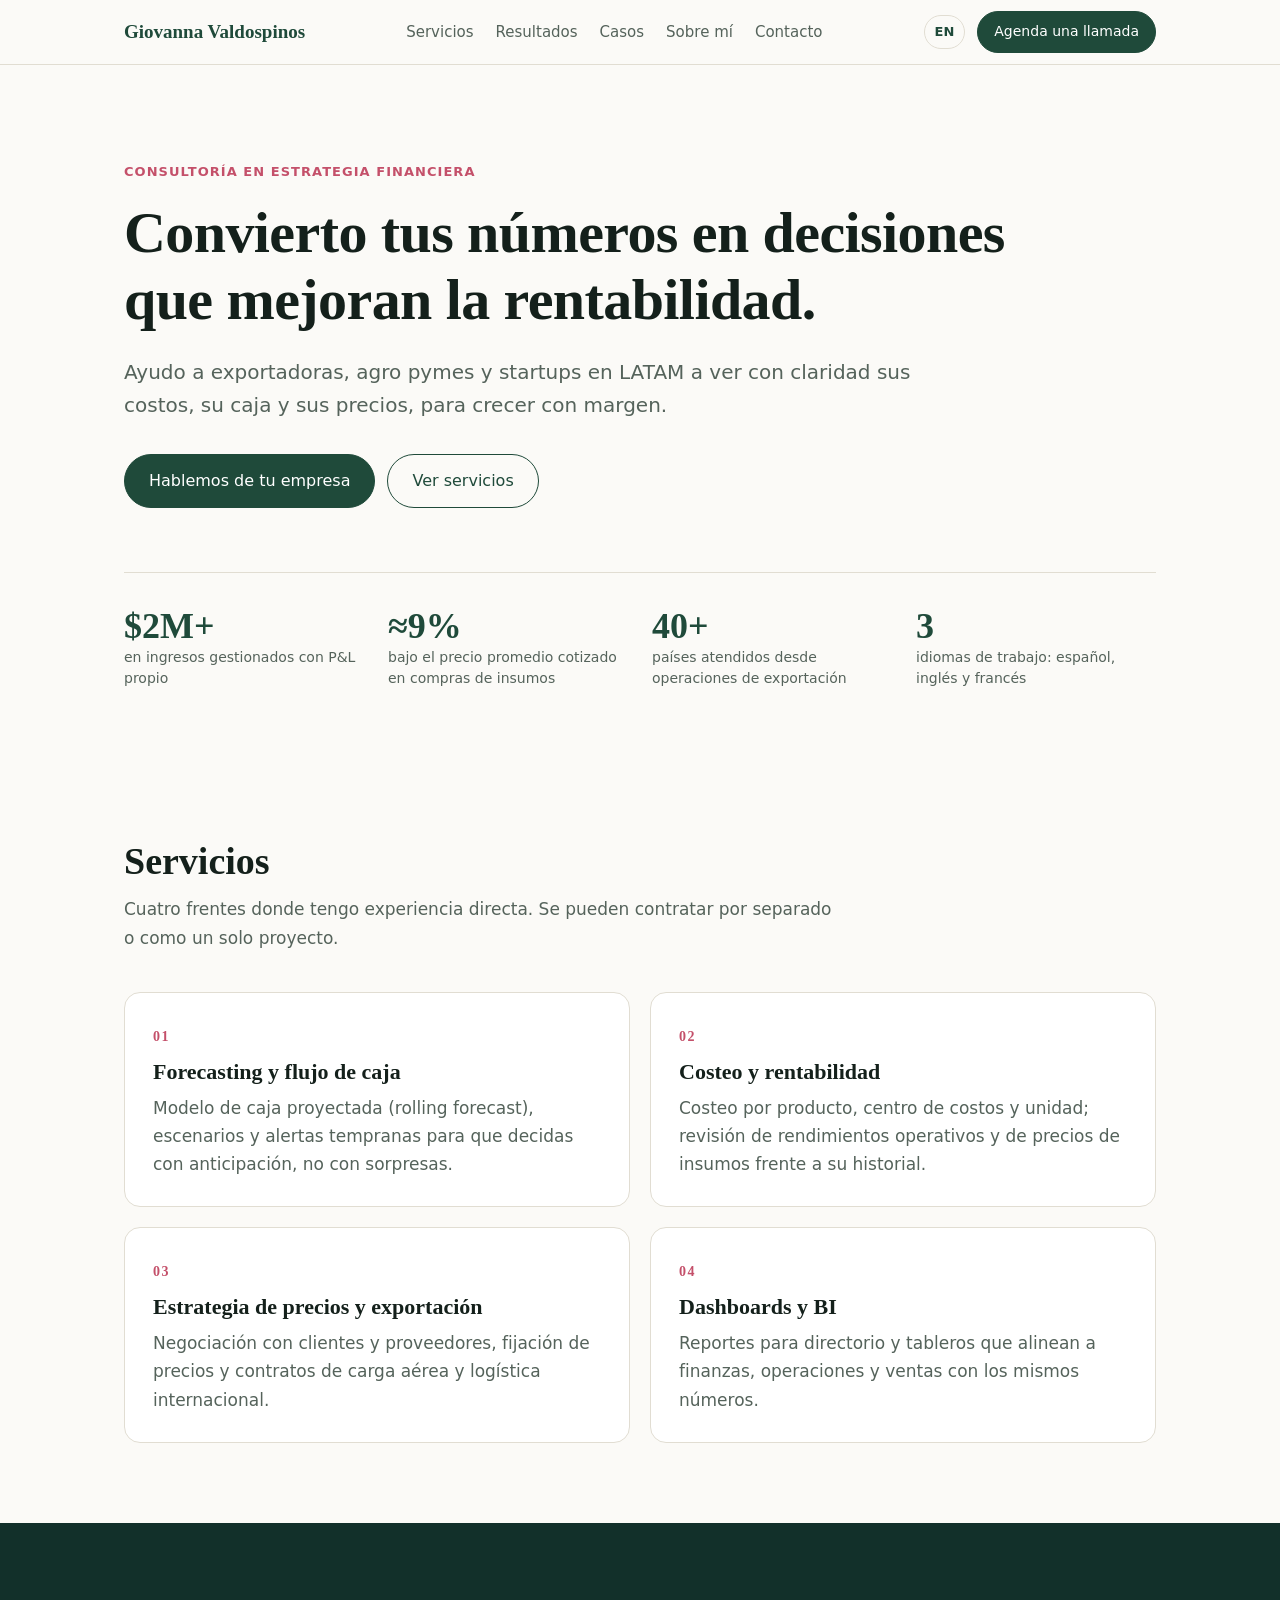
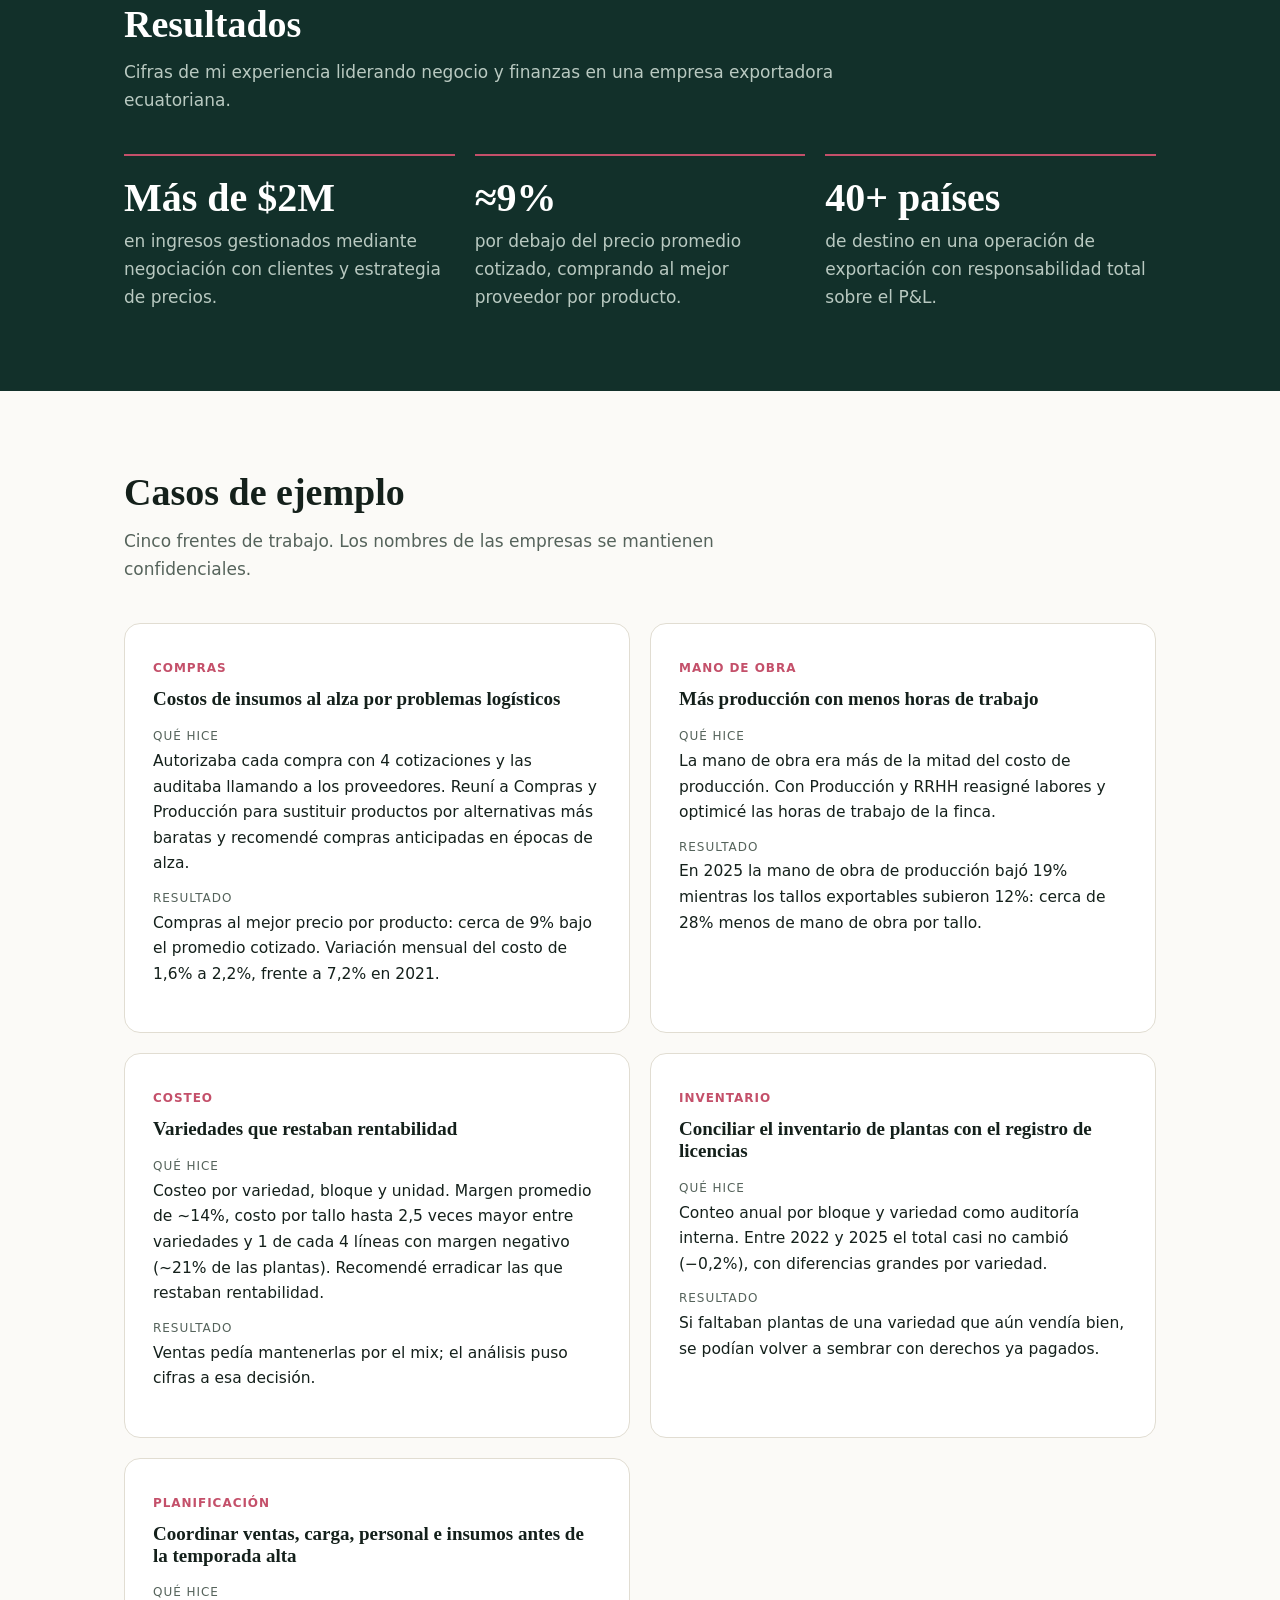
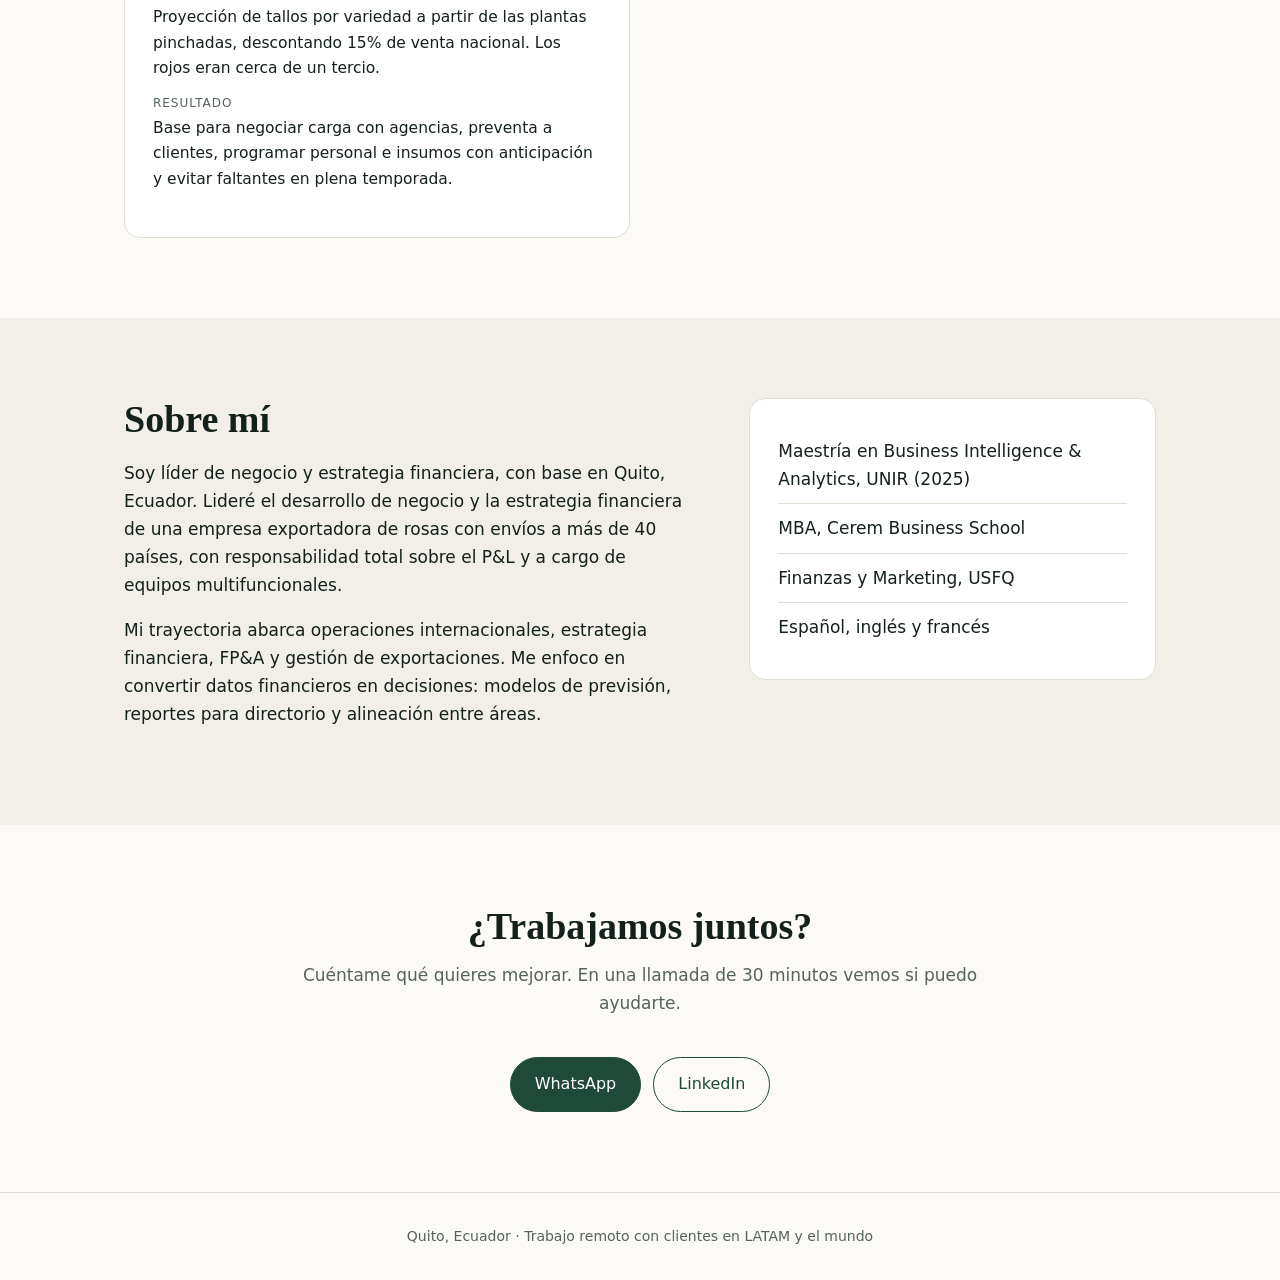
==== commit a042f1e3: "Update index.html" ====
--- a/index.html
+++ b/index.html
@@ -13,7 +13,7 @@
 <div class="stats"><div class="stat"><b>$2M+</b><span>en ingresos gestionados con P&L propio</span></div><div class="stat"><b>≈9%</b><span>bajo el precio promedio cotizado en compras de insumos</span></div><div class="stat"><b>40+</b><span>países atendidos desde operaciones de exportación</span></div><div class="stat"><b>3</b><span>idiomas de trabajo: español, inglés y francés</span></div></div></div></section>
 <section id="servicios"><div class="wrap"><h2>Servicios</h2><p class="intro">Cuatro frentes donde tengo experiencia directa. Se pueden contratar por separado o como un solo proyecto.</p><div class="grid4"><article class="card"><span class="n">01</span><h3>Forecasting y flujo de caja</h3><p>Modelo de caja proyectada (rolling forecast), escenarios y alertas tempranas para que decidas con anticipación, no con sorpresas.</p></article><article class="card"><span class="n">02</span><h3>Costeo y rentabilidad</h3><p>Costeo por producto, centro de costos y unidad; revisión de rendimientos operativos y de precios de insumos frente a su historial.</p></article><article class="card"><span class="n">03</span><h3>Estrategia de precios y exportación</h3><p>Negociación con clientes y proveedores, fijación de precios y contratos de carga aérea y logística internacional.</p></article><article class="card"><span class="n">04</span><h3>Dashboards y BI</h3><p>Reportes para directorio y tableros que alinean a finanzas, operaciones y ventas con los mismos números.</p></article></div></div></section>
 <section id="resultados" class="dark"><div class="wrap"><h2>Resultados</h2><p class="intro">Cifras de mi experiencia liderando negocio y finanzas en una empresa exportadora ecuatoriana.</p><div class="grid3"><div class="res"><b>Más de $2M</b><p>en ingresos gestionados mediante negociación con clientes y estrategia de precios.</p></div><div class="res"><b>≈9%</b><p>por debajo del precio promedio cotizado, comprando al mejor proveedor por producto.</p></div><div class="res"><b>40+ países</b><p>de destino en una operación de exportación con responsabilidad total sobre el P&L.</p></div></div></div></section>
-<section id="casos"><div class="wrap"><h2>Casos de ejemplo</h2><p class="intro">Cuatro frentes de trabajo. Los nombres de las empresas se mantienen confidenciales.</p><div class="grid2"><article class="case"><span class="tag">Compras</span><h3>Costos de insumos al alza por problemas logísticos</h3><dl><dt>Qué hice</dt><dd>Autorizaba cada compra con 4 cotizaciones y las auditaba llamando a los proveedores. Reuní a Compras y Producción para sustituir productos por alternativas más baratas y recomendé compras anticipadas en épocas de alza.</dd><dt>Resultado</dt><dd>Compras al mejor precio por producto: cerca de 9% bajo el promedio cotizado. Variación mensual del costo de 1,6% a 2,2%, frente a 7,2% en 2021.</dd></dl></article><article class="case"><span class="tag">Costeo</span><h3>Variedades que restaban rentabilidad</h3><dl><dt>Qué hice</dt><dd>Costeo por variedad, bloque y unidad. Margen promedio de ~14%, costo por tallo hasta 2,5 veces mayor entre variedades y 1 de cada 4 líneas con margen negativo (~21% de las plantas). Recomendé erradicar las que restaban rentabilidad.</dd><dt>Resultado</dt><dd>Ventas pedía mantenerlas por el mix; el análisis puso cifras a esa decisión.</dd></dl></article><article class="case"><span class="tag">Inventario</span><h3>Conciliar el inventario de plantas con el registro de licencias</h3><dl><dt>Qué hice</dt><dd>Conteo anual por bloque y variedad como auditoría interna. Entre 2022 y 2025 el total casi no cambió (−0,2%), con diferencias grandes por variedad.</dd><dt>Resultado</dt><dd>Si faltaban plantas de una variedad que aún vendía bien, se podían volver a sembrar con derechos ya pagados.</dd></dl></article><article class="case"><span class="tag">Planificación</span><h3>Coordinar ventas, carga, personal e insumos antes de la temporada alta</h3><dl><dt>Qué hice</dt><dd>Proyección de tallos por variedad a partir de las plantas pinchadas, descontando 15% de venta nacional. Los rojos eran cerca de un tercio.</dd><dt>Resultado</dt><dd>Base para negociar carga con agencias, preventa a clientes, programar personal e insumos con anticipación y evitar faltantes en plena temporada.</dd></dl></article></div></div></section>
+<section id="casos"><div class="wrap"><h2>Casos de ejemplo</h2><p class="intro">Cinco frentes de trabajo. Los nombres de las empresas se mantienen confidenciales.</p><div class="grid2"><article class="case"><span class="tag">Compras</span><h3>Costos de insumos al alza por problemas logísticos</h3><dl><dt>Qué hice</dt><dd>Autorizaba cada compra con 4 cotizaciones y las auditaba llamando a los proveedores. Reuní a Compras y Producción para sustituir productos por alternativas más baratas y recomendé compras anticipadas en épocas de alza.</dd><dt>Resultado</dt><dd>Compras al mejor precio por producto: cerca de 9% bajo el promedio cotizado. Variación mensual del costo de 1,6% a 2,2%, frente a 7,2% en 2021.</dd></dl></article><article class="case"><span class="tag">Mano de obra</span><h3>Más producción con menos horas de trabajo</h3><dl><dt>Qué hice</dt><dd>La mano de obra era más de la mitad del costo de producción. Con Producción y RRHH reasigné labores y optimicé las horas de trabajo de la finca.</dd><dt>Resultado</dt><dd>En 2025 la mano de obra de producción bajó 19% mientras los tallos exportables subieron 12%: cerca de 28% menos de mano de obra por tallo.</dd></dl></article><article class="case"><span class="tag">Costeo</span><h3>Variedades que restaban rentabilidad</h3><dl><dt>Qué hice</dt><dd>Costeo por variedad, bloque y unidad. Margen promedio de ~14%, costo por tallo hasta 2,5 veces mayor entre variedades y 1 de cada 4 líneas con margen negativo (~21% de las plantas). Recomendé erradicar las que restaban rentabilidad.</dd><dt>Resultado</dt><dd>Ventas pedía mantenerlas por el mix; el análisis puso cifras a esa decisión.</dd></dl></article><article class="case"><span class="tag">Inventario</span><h3>Conciliar el inventario de plantas con el registro de licencias</h3><dl><dt>Qué hice</dt><dd>Conteo anual por bloque y variedad como auditoría interna. Entre 2022 y 2025 el total casi no cambió (−0,2%), con diferencias grandes por variedad.</dd><dt>Resultado</dt><dd>Si faltaban plantas de una variedad que aún vendía bien, se podían volver a sembrar con derechos ya pagados.</dd></dl></article><article class="case"><span class="tag">Planificación</span><h3>Coordinar ventas, carga, personal e insumos antes de la temporada alta</h3><dl><dt>Qué hice</dt><dd>Proyección de tallos por variedad a partir de las plantas pinchadas, descontando 15% de venta nacional. Los rojos eran cerca de un tercio.</dd><dt>Resultado</dt><dd>Base para negociar carga con agencias, preventa a clientes, programar personal e insumos con anticipación y evitar faltantes en plena temporada.</dd></dl></article></div></div></section>
 <section id="sobre-mi" class="soft"><div class="wrap two"><div><h2>Sobre mí</h2><p>Soy líder de negocio y estrategia financiera, con base en Quito, Ecuador. Lideré el desarrollo de negocio y la estrategia financiera de una empresa exportadora de rosas con envíos a más de 40 países, con responsabilidad total sobre el P&L y a cargo de equipos multifuncionales.</p><p>Mi trayectoria abarca operaciones internacionales, estrategia financiera, FP&A y gestión de exportaciones. Me enfoco en convertir datos financieros en decisiones: modelos de previsión, reportes para directorio y alineación entre áreas.</p></div><ul class="creds"><li>Maestría en Business Intelligence & Analytics, UNIR (2025)</li><li>MBA, Cerem Business School</li><li>Finanzas y Marketing, USFQ</li><li>Español, inglés y francés</li></ul></div></section>
 <section id="contacto" class="contact"><div class="wrap"><h2>¿Trabajamos juntos?</h2><p class="intro">Cuéntame qué quieres mejorar. En una llamada de 30 minutos vemos si puedo ayudarte.</p>
 <div class="actions"><a class="btn" href="https://wa.me/593990632635">WhatsApp</a><a class="btn ghost" href="https://www.linkedin.com/in/giovanna-valdospinos/">LinkedIn</a></div></div></section>
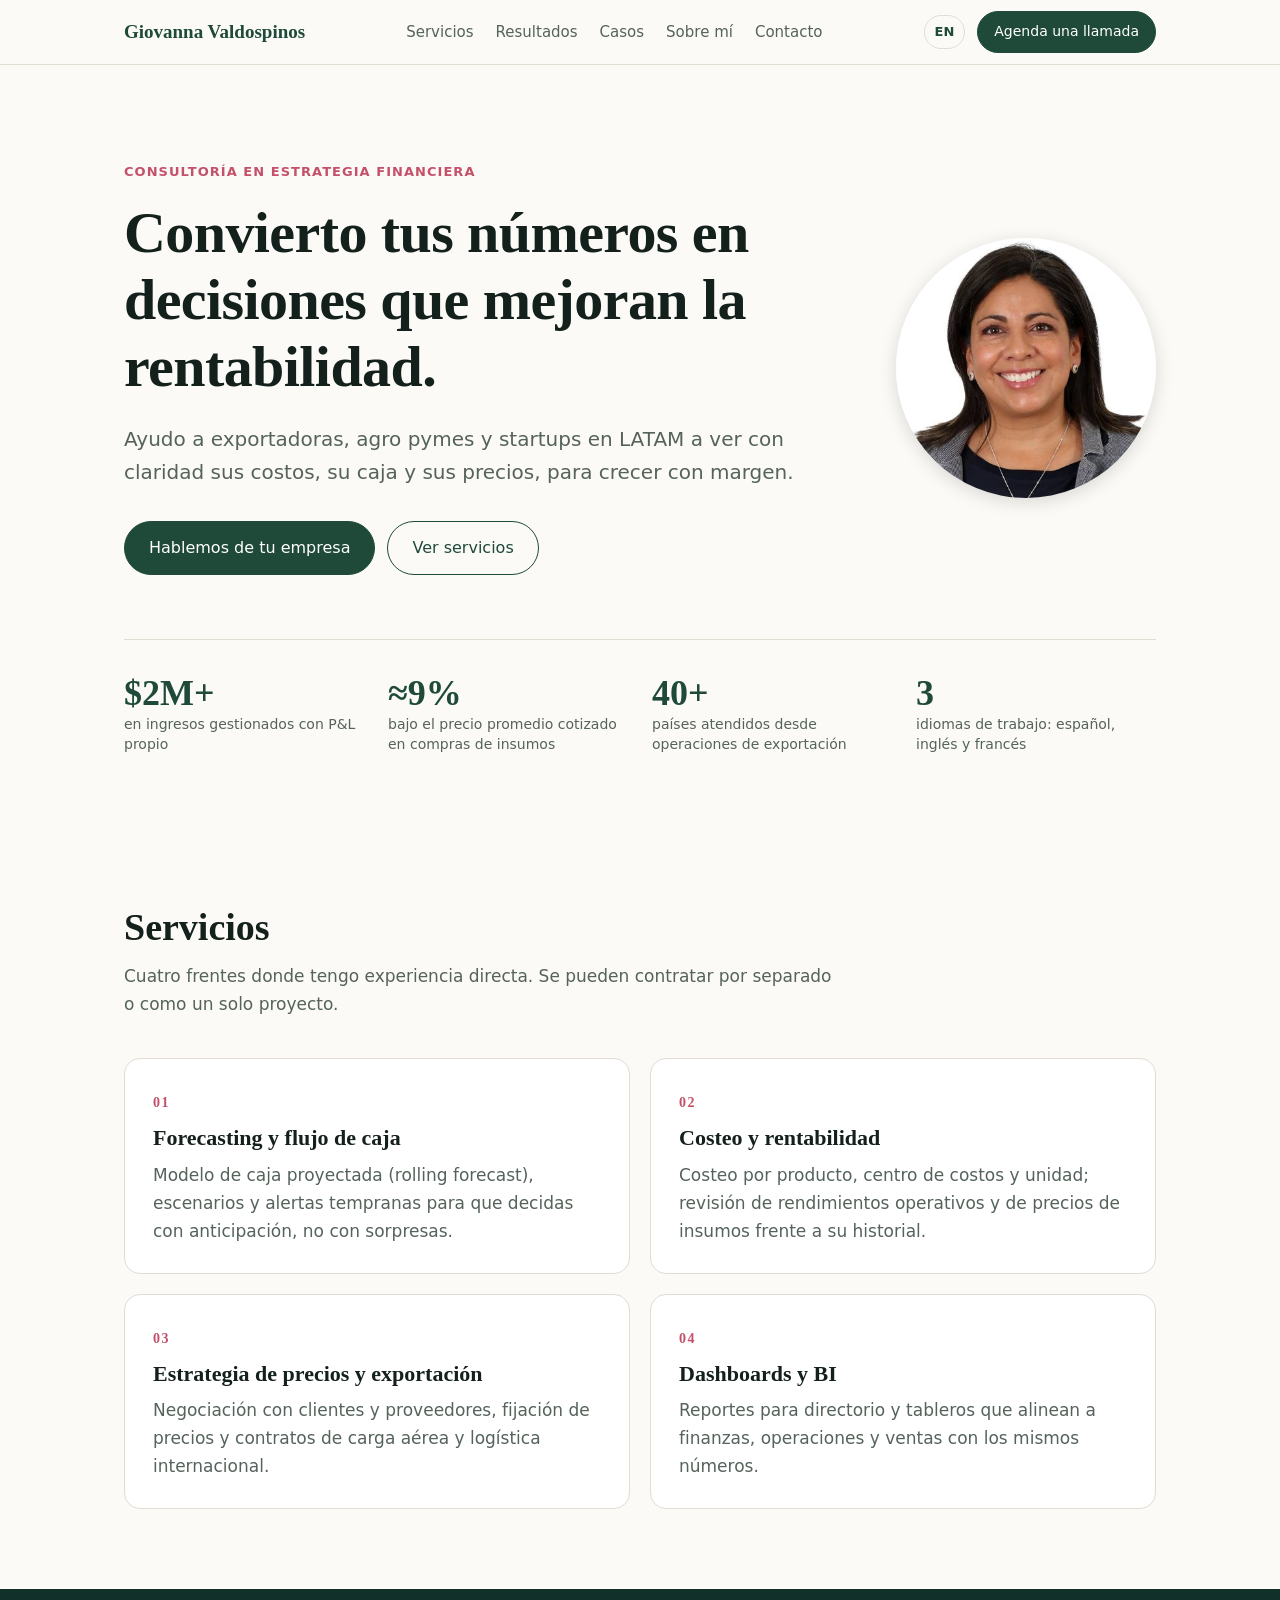
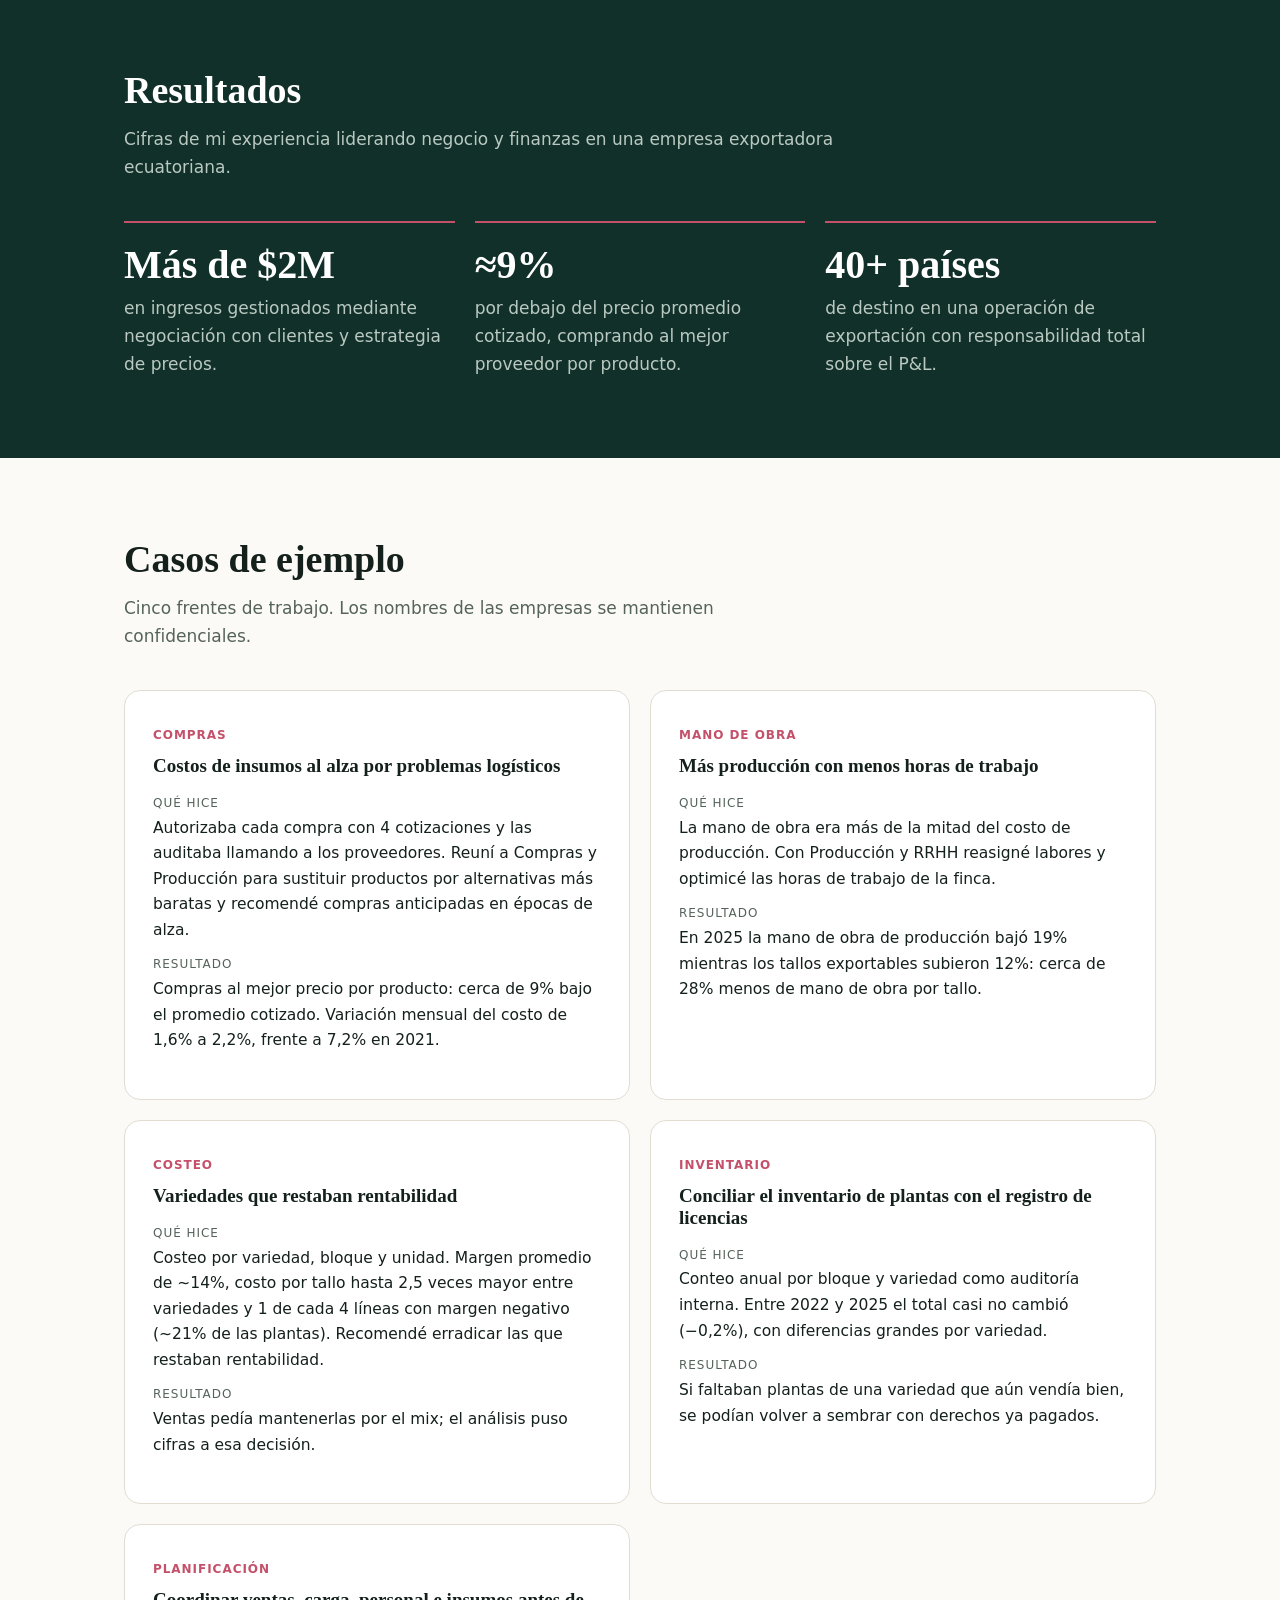
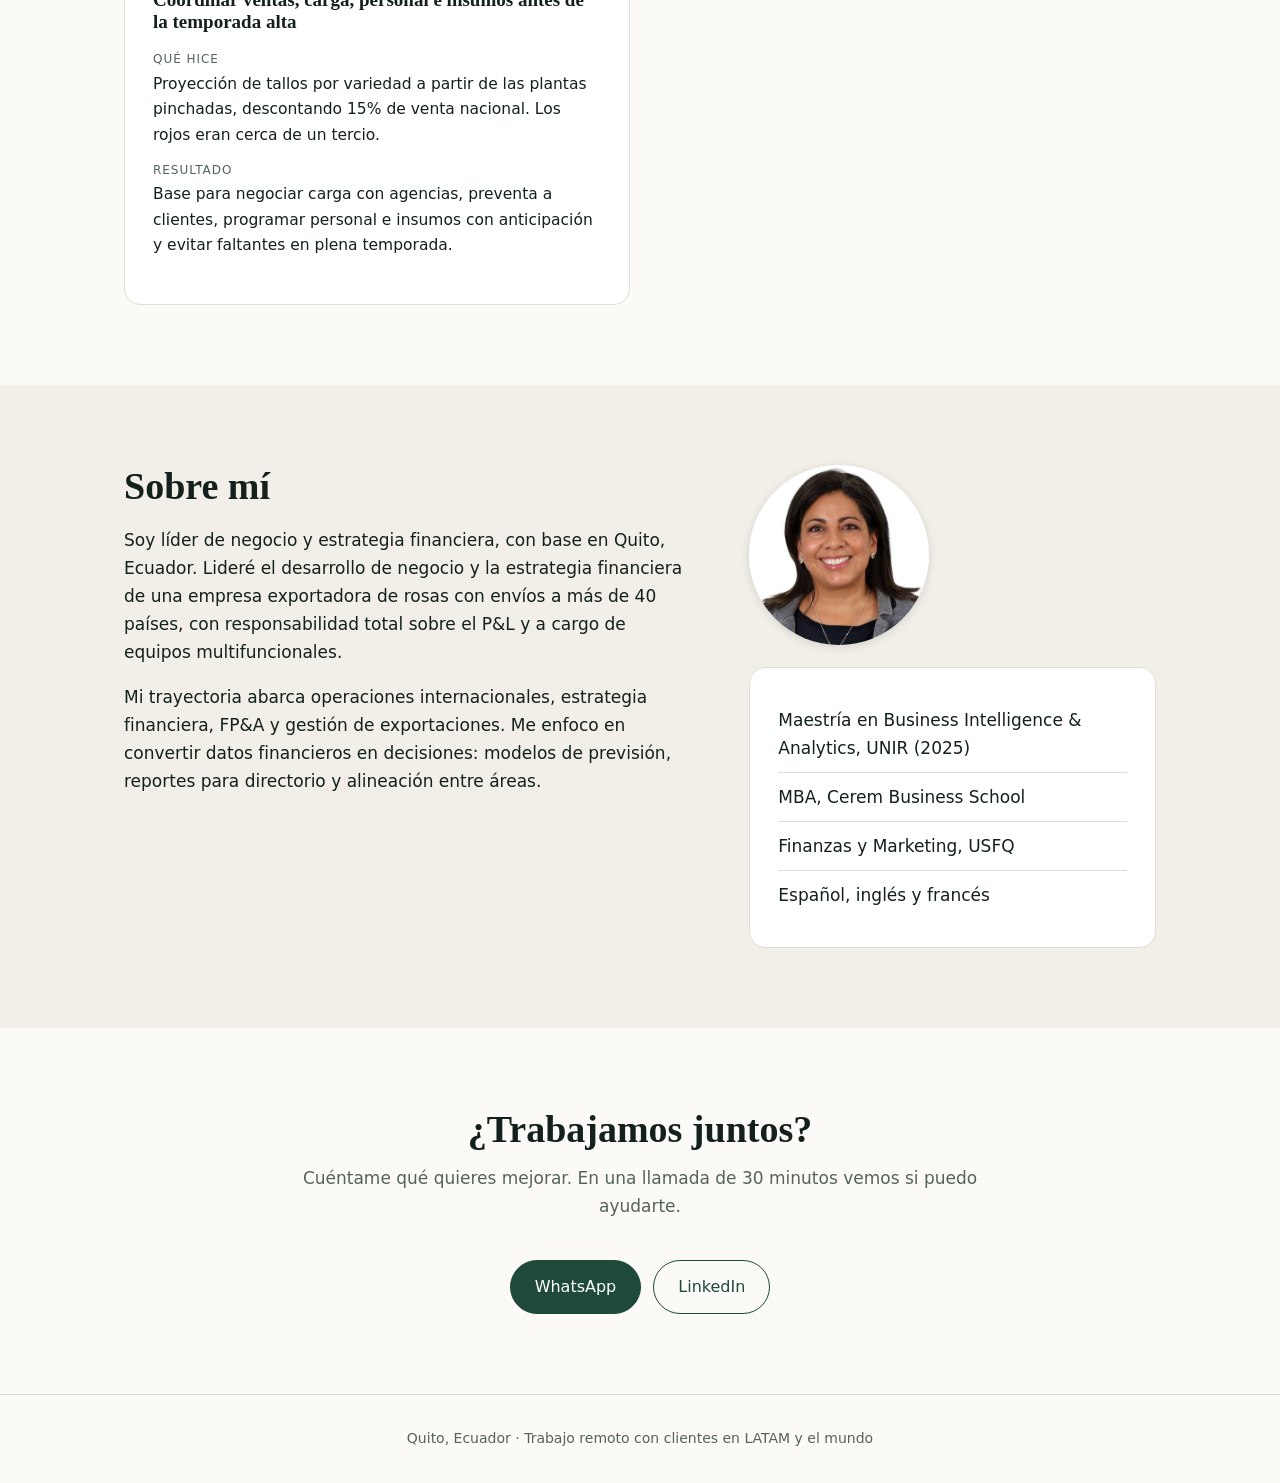
==== commit 305ac5e8: "Update index.html" ====
--- a/index.html
+++ b/index.html
@@ -8,13 +8,13 @@
 <header class="top"><div class="wrap bar"><a class="brand" href="#">Giovanna Valdospinos</a>
 <nav><a href="#servicios">Servicios</a><a href="#resultados">Resultados</a><a href="#casos">Casos</a><a href="#sobre-mi">Sobre mí</a><a href="#contacto">Contacto</a></nav><div class="right"><a class="lang" href="en/">EN</a><a class="btn sm" href="#contacto">Agenda una llamada</a></div></div></header>
 <main>
-<section class="hero"><div class="wrap"><p class="eyebrow">Consultoría en estrategia financiera</p><h1>Convierto tus números en decisiones que mejoran la rentabilidad.</h1><p class="lead">Ayudo a exportadoras, agro pymes y startups en LATAM a ver con claridad sus costos, su caja y sus precios, para crecer con margen.</p>
-<div class="actions"><a class="btn" href="#contacto">Hablemos de tu empresa</a><a class="btn ghost" href="#servicios">Ver servicios</a></div>
+<section class="hero"><div class="wrap"><div style="display:flex;flex-wrap:wrap;align-items:center;gap:32px 56px"><div style="flex:1 1 440px;min-width:0"><p class="eyebrow">Consultoría en estrategia financiera</p><h1>Convierto tus números en decisiones que mejoran la rentabilidad.</h1><p class="lead">Ayudo a exportadoras, agro pymes y startups en LATAM a ver con claridad sus costos, su caja y sus precios, para crecer con margen.</p>
+<div class="actions"><a class="btn" href="#contacto">Hablemos de tu empresa</a><a class="btn ghost" href="#servicios">Ver servicios</a></div></div><img src="assets/foto.jpg" alt="Giovanna Valdospinos" width="260" height="260" style="width:260px;max-width:100%;height:auto;aspect-ratio:1/1;border-radius:50%;object-fit:cover;box-shadow:0 4px 18px rgba(0,0,0,.14)"></div>
 <div class="stats"><div class="stat"><b>$2M+</b><span>en ingresos gestionados con P&L propio</span></div><div class="stat"><b>≈9%</b><span>bajo el precio promedio cotizado en compras de insumos</span></div><div class="stat"><b>40+</b><span>países atendidos desde operaciones de exportación</span></div><div class="stat"><b>3</b><span>idiomas de trabajo: español, inglés y francés</span></div></div></div></section>
 <section id="servicios"><div class="wrap"><h2>Servicios</h2><p class="intro">Cuatro frentes donde tengo experiencia directa. Se pueden contratar por separado o como un solo proyecto.</p><div class="grid4"><article class="card"><span class="n">01</span><h3>Forecasting y flujo de caja</h3><p>Modelo de caja proyectada (rolling forecast), escenarios y alertas tempranas para que decidas con anticipación, no con sorpresas.</p></article><article class="card"><span class="n">02</span><h3>Costeo y rentabilidad</h3><p>Costeo por producto, centro de costos y unidad; revisión de rendimientos operativos y de precios de insumos frente a su historial.</p></article><article class="card"><span class="n">03</span><h3>Estrategia de precios y exportación</h3><p>Negociación con clientes y proveedores, fijación de precios y contratos de carga aérea y logística internacional.</p></article><article class="card"><span class="n">04</span><h3>Dashboards y BI</h3><p>Reportes para directorio y tableros que alinean a finanzas, operaciones y ventas con los mismos números.</p></article></div></div></section>
 <section id="resultados" class="dark"><div class="wrap"><h2>Resultados</h2><p class="intro">Cifras de mi experiencia liderando negocio y finanzas en una empresa exportadora ecuatoriana.</p><div class="grid3"><div class="res"><b>Más de $2M</b><p>en ingresos gestionados mediante negociación con clientes y estrategia de precios.</p></div><div class="res"><b>≈9%</b><p>por debajo del precio promedio cotizado, comprando al mejor proveedor por producto.</p></div><div class="res"><b>40+ países</b><p>de destino en una operación de exportación con responsabilidad total sobre el P&L.</p></div></div></div></section>
 <section id="casos"><div class="wrap"><h2>Casos de ejemplo</h2><p class="intro">Cinco frentes de trabajo. Los nombres de las empresas se mantienen confidenciales.</p><div class="grid2"><article class="case"><span class="tag">Compras</span><h3>Costos de insumos al alza por problemas logísticos</h3><dl><dt>Qué hice</dt><dd>Autorizaba cada compra con 4 cotizaciones y las auditaba llamando a los proveedores. Reuní a Compras y Producción para sustituir productos por alternativas más baratas y recomendé compras anticipadas en épocas de alza.</dd><dt>Resultado</dt><dd>Compras al mejor precio por producto: cerca de 9% bajo el promedio cotizado. Variación mensual del costo de 1,6% a 2,2%, frente a 7,2% en 2021.</dd></dl></article><article class="case"><span class="tag">Mano de obra</span><h3>Más producción con menos horas de trabajo</h3><dl><dt>Qué hice</dt><dd>La mano de obra era más de la mitad del costo de producción. Con Producción y RRHH reasigné labores y optimicé las horas de trabajo de la finca.</dd><dt>Resultado</dt><dd>En 2025 la mano de obra de producción bajó 19% mientras los tallos exportables subieron 12%: cerca de 28% menos de mano de obra por tallo.</dd></dl></article><article class="case"><span class="tag">Costeo</span><h3>Variedades que restaban rentabilidad</h3><dl><dt>Qué hice</dt><dd>Costeo por variedad, bloque y unidad. Margen promedio de ~14%, costo por tallo hasta 2,5 veces mayor entre variedades y 1 de cada 4 líneas con margen negativo (~21% de las plantas). Recomendé erradicar las que restaban rentabilidad.</dd><dt>Resultado</dt><dd>Ventas pedía mantenerlas por el mix; el análisis puso cifras a esa decisión.</dd></dl></article><article class="case"><span class="tag">Inventario</span><h3>Conciliar el inventario de plantas con el registro de licencias</h3><dl><dt>Qué hice</dt><dd>Conteo anual por bloque y variedad como auditoría interna. Entre 2022 y 2025 el total casi no cambió (−0,2%), con diferencias grandes por variedad.</dd><dt>Resultado</dt><dd>Si faltaban plantas de una variedad que aún vendía bien, se podían volver a sembrar con derechos ya pagados.</dd></dl></article><article class="case"><span class="tag">Planificación</span><h3>Coordinar ventas, carga, personal e insumos antes de la temporada alta</h3><dl><dt>Qué hice</dt><dd>Proyección de tallos por variedad a partir de las plantas pinchadas, descontando 15% de venta nacional. Los rojos eran cerca de un tercio.</dd><dt>Resultado</dt><dd>Base para negociar carga con agencias, preventa a clientes, programar personal e insumos con anticipación y evitar faltantes en plena temporada.</dd></dl></article></div></div></section>
-<section id="sobre-mi" class="soft"><div class="wrap two"><div><h2>Sobre mí</h2><p>Soy líder de negocio y estrategia financiera, con base en Quito, Ecuador. Lideré el desarrollo de negocio y la estrategia financiera de una empresa exportadora de rosas con envíos a más de 40 países, con responsabilidad total sobre el P&L y a cargo de equipos multifuncionales.</p><p>Mi trayectoria abarca operaciones internacionales, estrategia financiera, FP&A y gestión de exportaciones. Me enfoco en convertir datos financieros en decisiones: modelos de previsión, reportes para directorio y alineación entre áreas.</p></div><ul class="creds"><li>Maestría en Business Intelligence & Analytics, UNIR (2025)</li><li>MBA, Cerem Business School</li><li>Finanzas y Marketing, USFQ</li><li>Español, inglés y francés</li></ul></div></section>
+<section id="sobre-mi" class="soft"><div class="wrap two"><div><h2>Sobre mí</h2><p>Soy líder de negocio y estrategia financiera, con base en Quito, Ecuador. Lideré el desarrollo de negocio y la estrategia financiera de una empresa exportadora de rosas con envíos a más de 40 países, con responsabilidad total sobre el P&L y a cargo de equipos multifuncionales.</p><p>Mi trayectoria abarca operaciones internacionales, estrategia financiera, FP&A y gestión de exportaciones. Me enfoco en convertir datos financieros en decisiones: modelos de previsión, reportes para directorio y alineación entre áreas.</p></div><div><img src="assets/foto.jpg" alt="Giovanna Valdospinos" width="180" height="180" style="width:180px;height:180px;border-radius:50%;object-fit:cover;display:block;margin:0 0 22px;box-shadow:0 2px 10px rgba(0,0,0,.12)"><ul class="creds"><li>Maestría en Business Intelligence & Analytics, UNIR (2025)</li><li>MBA, Cerem Business School</li><li>Finanzas y Marketing, USFQ</li><li>Español, inglés y francés</li></ul></div></div></section>
 <section id="contacto" class="contact"><div class="wrap"><h2>¿Trabajamos juntos?</h2><p class="intro">Cuéntame qué quieres mejorar. En una llamada de 30 minutos vemos si puedo ayudarte.</p>
 <div class="actions"><a class="btn" href="https://wa.me/593990632635">WhatsApp</a><a class="btn ghost" href="https://www.linkedin.com/in/giovanna-valdospinos/">LinkedIn</a></div></div></section>
 </main>
